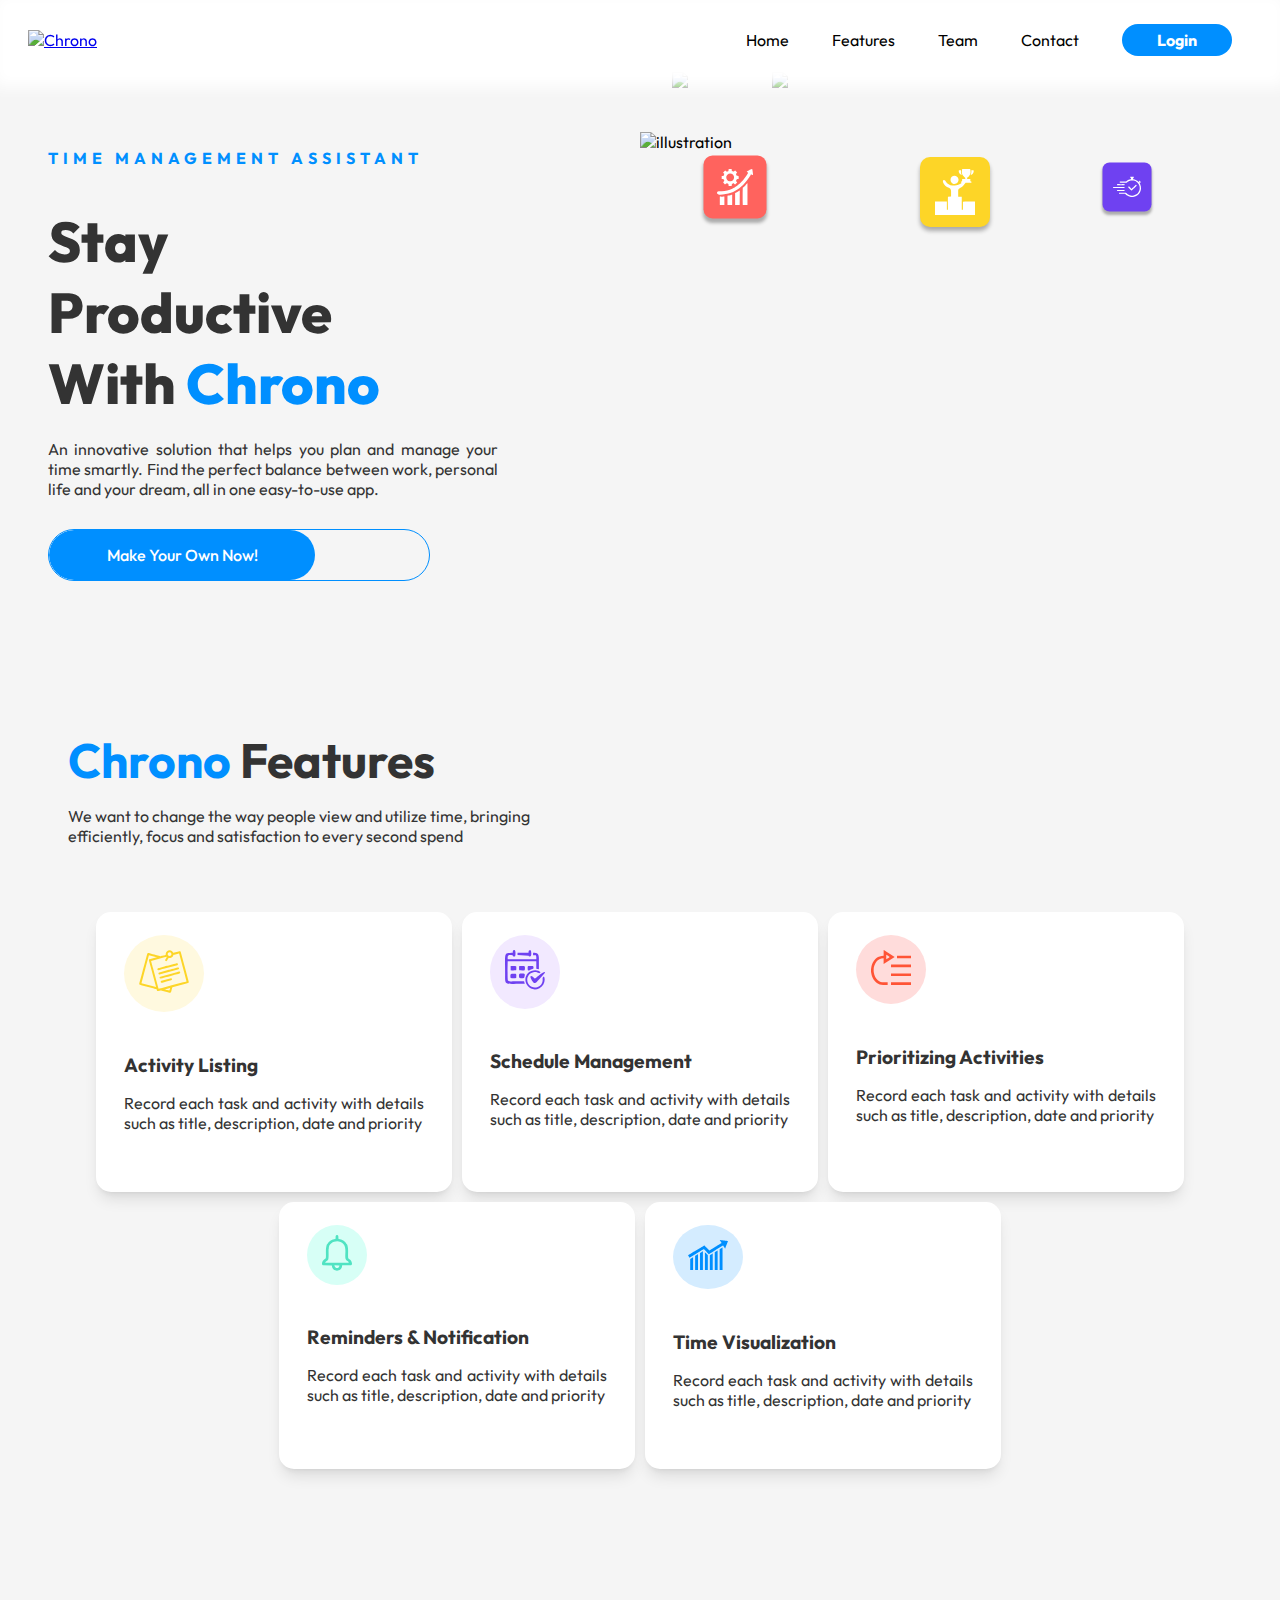
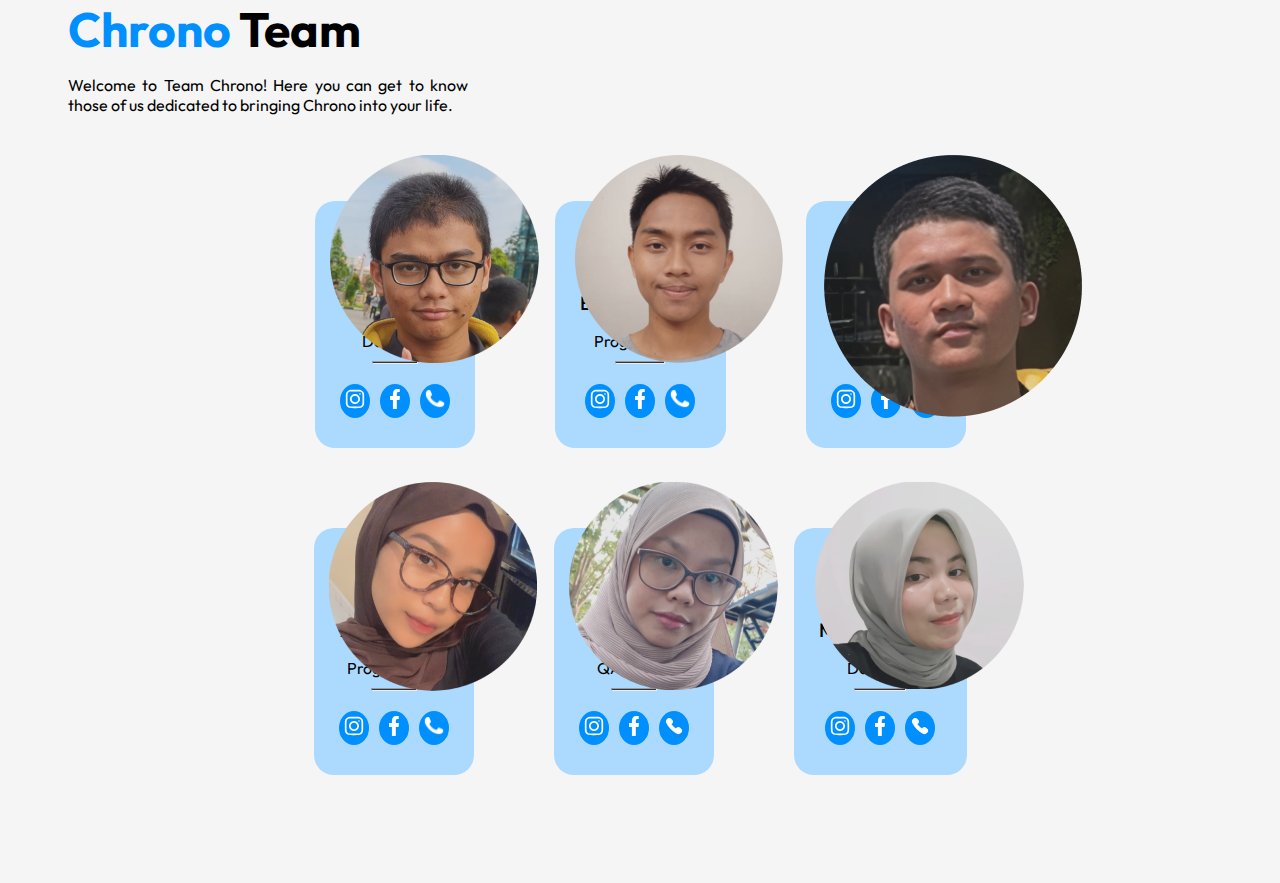
==== index.html @ c31a4679 "Team Section added!" ====
<!DOCTYPE html>
<html lang="en">

<head>
    <meta charset="UTF-8">
    <meta name="viewport" content="width=device-width, initial-scale=1.0">
    <title>Chrono - Time Management Assistant</title>

    <!-- Google Fonts -->
    <link rel="preconnect" href="https://fonts.googleapis.com">
    <link rel="preconnect" href="https://fonts.gstatic.com" crossorigin>
    <link rel="preconnect" href="https://fonts.googleapis.com">
    <link rel="preconnect" href="https://fonts.gstatic.com" crossorigin>
    <link href="https://fonts.googleapis.com/css2?family=Outfit:wght@100;400;500;700;800&display=swap" rel="stylesheet">

    <!-- style -->
    <link rel="stylesheet" href="assets/css/reset.css">
    <link rel="stylesheet" href="assets/css/landing-page.css">
</head>

<body>
    <!-- Header start -->
    <header>
        <div class="container container-header">
            <div class="logo">
                <a href="index.html">
                    <img src="assets/images/chrono-nav.png" alt="Chrono" title="Home">
                </a>
            </div>
            <nav>
                <div class="hamburger">
                    <span class="hamburger-item top"></span>
                    <span class="hamburger-item mid"></span>
                    <span class="hamburger-item bottom"></span>
                </div>
                <ul>
                    <li>
                        <a href="#home">Home</a>
                    </li>
                    <li>
                        <a href="#features">Features</a>
                    </li>
                    <li>
                        <a href="#team">Team</a>
                    </li>
                    <li>
                        <a href="#contact">Contact</a>
                    </li>
                    <li>
                        <a href="#" class="login">Login</a>
                    </li>
                </ul>
            </nav>
        </div>
    </header>
    <!-- Header end -->

    <!-- Main start -->
    <main>
        <img src="assets/images/blob/main-left.svg" class="floating left">
        <img src="assets/images/blob/main-right-1.svg" class="floating right-1">
        <img src="assets/images/blob/main-right-2.svg" class="floating right-2">
        <div class="container container-main">
            <section class="main-content">
                <div class="description">
                    <p class="title" id="home">TIME MANAGEMENT ASSISTANT</p>
                    <h1>Stay Productive With <span>Chrono</span></h1>
                    <p class="description-text">
                        An innovative solution that helps you plan and manage your time smartly.
                        Find
                        the perfect balance between work, personal life and your dream, all in one easy-to-use app.
                    </p>
                    <div>
                        <a href="#">Make Your Own Now!</a>
                    </div>
                </div>
            </section>
            <aside class="illustration">
                <div class="img-container">
                    <img src="assets/images/main-illustration.webp" alt="illustration">
                    <div class="floating success">
                        <svg xmlns="http://www.w3.org/2000/svg" xml:space="preserve" width="100%" version="1.1"
                            style="shape-rendering:geometricPrecision; text-rendering:geometricPrecision; image-rendering:optimizeQuality; fill-rule:evenodd; clip-rule:evenodd"
                            viewBox="0 0 66.44 76.47" xmlns:xlink="http://www.w3.org/1999/xlink"
                            xmlns:xodm="http://www.corel.com/coreldraw/odm/2003">
                            <defs>
                                <style type="text/css">
                                    .fil0 {
                                        fill: currentColor
                                    }
                                </style>
                            </defs>
                            <g id="Layer_x0020_1">
                                <metadata id="CorelCorpID_0Corel-Layer" />
                                <g id="_1307730170960">
                                    <path class="fil0"
                                        d="M44.59 4.66c0,3.87 1.16,6.17 4.19,8.52 1.5,1.17 1.54,0.96 1.54,3.3l-5.19 0.18 -0.18 3.76 -1.43 0.18c-0.27,1.14 -0.49,2.05 0.72,2.33 -0.19,0.7 -0.65,0.77 -1.93,1.65 -4.63,3.16 -7.15,2.65 -13.29,2.65 -4.79,0 -8.58,-2.7 -10.89,-6.12 -0.98,-1.45 -1.61,-2.65 -3.44,-2.65 -1.21,0 -1.61,1.29 -1.61,1.79 0,3.02 3.29,7.47 6.19,9.21 4.06,2.44 7.42,1.84 7.42,7.98l0 8.42 -5.19 0.18 -0.18 9.31c0,4.33 0.18,8.04 0.18,12.36l-1.79 0 0 -13.61 -19.7 0 0 22.21c18.22,0 35.87,0.18 54.08,0.18 4.32,0 8.03,-0.18 12.36,-0.18l0 -21.67c0,-0.72 -0.66,-0.56 -1.42,-0.55l-6.1 -0.17c-1.85,0 -7.14,-0.08 -8.64,0.13l-3.89 0.23 0 13.43 -1.97 0 0 -21.13c0,-0.41 -0.12,-0.54 -0.54,-0.54l-5.37 0 0 -9.13c0,-4.7 1.4,-4.02 6.05,-7.2 3.23,-2.2 3.51,-3.58 5.54,-5.92 0.09,-0.1 0.39,-0.48 0.4,-0.49 0.25,-0.25 -0.01,-0.35 0.54,-0.35l9.49 0 -0.18 -2.33c-2.06,0 -1.61,-0.71 -1.61,-4.12l-5.37 0c0,-4.38 0.61,-1.42 3.56,-5.39 2.81,-3.78 2.44,-6.83 1.45,-11.08l-12.85 0c-0.41,0.14 -0.5,0.69 -0.75,2.52 -0.11,0.77 -0.19,1.23 -0.19,2.14z" />
                                    <path class="fil0"
                                        d="M25.79 17.91c0,1.94 0.88,3.77 1.83,4.8 5.05,5.45 13.94,-1.04 10.86,-7.45 -0.44,-0.92 -0.72,-1.23 -1.45,-1.96 -4.16,-4.17 -11.24,-1.23 -11.24,4.61z" />
                                    <path class="fil0"
                                        d="M60.35 3.22c0,1 0.19,0.74 0.08,1.68 -0.47,4.07 -0.51,2.16 -1.16,4.94 3.1,-0.07 5.26,-4.01 5.01,-5.91l-0.21 -1.79 -3.73 -0 0 1.07z" />
                                    <path class="fil0"
                                        d="M39.4 3.94c0,3.12 2.95,5.75 4.84,5.91 -0.05,-0.58 -0.26,-1.09 -0.44,-1.71 -0.87,-2.97 -0.21,-4.15 -0.64,-5.99l-3.4 0c-0.13,0.58 -0.36,1.11 -0.36,1.79z" />
                                </g>
                            </g>
                        </svg>
                    </div>
                    <div class="floating productivity">
                        <svg xmlns="http://www.w3.org/2000/svg" xml:space="preserve" width="200px" version="1.1"
                            style="shape-rendering:geometricPrecision; text-rendering:geometricPrecision; image-rendering:optimizeQuality; fill-rule:evenodd; clip-rule:evenodd"
                            viewBox="0 0 38.57 38.83" xmlns:xlink="http://www.w3.org/1999/xlink"
                            xmlns:xodm="http://www.corel.com/coreldraw/odm/2003">
                            <defs>
                                .fil0 {
                                fill: currentColor
                                }
                                </style>
                            </defs>
                            <g id="Layer_x0020_1">
                                <metadata id="CorelCorpID_0Corel-Layer" />
                                <g id="_1307524555152">
                                    <path class="fil0"
                                        d="M31.78 3.02c0.53,0.35 0.82,0.69 1.58,0.86 -0.08,0.98 -1.92,3.45 -2.47,4.28 -1.81,2.72 -3.89,5.3 -6.4,7.41 -3.21,2.7 -3.88,3.44 -8.19,5.61 -3.07,1.55 -7.43,2.69 -11.12,2.68 -1.98,-0 -5.18,-0.58 -5.18,1.73 0,1.43 2.03,1.87 3.31,1.87 3.73,0 8.29,-0.91 11.63,-2.03 3.11,-1.04 6.37,-2.95 8.93,-4.87 0.64,-0.48 1.21,-0.95 1.85,-1.46 2.97,-2.34 5.87,-6.17 8.09,-9.16 0.56,-0.76 2.36,-3.47 2.57,-4.34 0.41,0.21 1.66,0.82 2.16,0.86 0.16,-0.7 -0.37,-4.56 -0.62,-5.71 -0.07,-0.34 -0.15,-0.36 -0.25,-0.76 -1.12,0 -2.34,0.81 -3.21,1.25 -1.51,0.75 -2.19,0.84 -2.68,1.77z" />
                                    <path class="fil0"
                                        d="M9.92 8.92c0,-1.1 0.6,-2.31 1.19,-2.84 2.92,-2.64 7.15,-0.39 7.15,2.55l0 0.86c0,1.83 -1.95,3.74 -3.74,3.74l-1.01 0c-1.99,0 -3.59,-2.27 -3.59,-4.31zm0.58 -6.18c-0.24,0 -1.31,-0.87 -1.73,-1.15l-2.19 2.12c0.17,0.3 0.31,0.59 0.52,0.84 0.24,0.3 0.66,0.45 0.66,0.63 0,0.81 -0.4,1.26 -0.58,2.01 -0.58,0.14 -1.45,0.29 -2.16,0.29l0 3.16c0.3,0.01 1.8,0.22 1.98,0.33 0.2,0.11 0.14,0.06 0.29,0.29 0,0.01 0.19,0.37 0.19,0.38 0.72,1.53 -0.02,1.27 -0.87,2.89l1.98 2.05c0.57,-0.18 1.74,-1.19 1.76,-1.19 0.81,0 1.08,0.51 1.87,0.58 0.06,0.68 0.29,1.41 0.29,2.16 0.94,0.02 1.62,0.36 3.16,0 0.11,-0.49 0.29,-1.59 0.29,-2.16 1.46,-0.12 1.26,-1.2 2.62,-0.03 0.33,0.28 0.49,0.38 0.83,0.61l2.19 -2.12c-0.14,-0.19 -0.25,-0.37 -0.38,-0.55 -0.59,-0.78 -1.01,-0.87 -0.58,-1.84 0.35,-0.78 0.14,-1.34 2.51,-1.39 0,-2.37 0.7,-3.03 -0.65,-3.24 -0.92,-0.14 -0.4,0.04 -1.12,-0.17 -0.58,-0.18 -0.97,-1.59 -0.97,-1.62 0,-0.4 0.91,-1.52 1.15,-1.87l-2.05 -2.12c-0.81,0.39 -1.47,1.12 -1.84,1.12 -0.47,0 -1.1,-0.43 -1.73,-0.58 -0.01,-0.64 -0.24,-1.54 -0.29,-2.16l-3.16 0c0,0.4 -0.12,1.82 -0.26,2.04 -0.15,0.24 -1.34,0.69 -1.75,0.69z" />
                                    <path class="fil0"
                                        d="M27.61 20.13c0,2.13 -0.14,3.75 -0.14,5.9l0 7.19c0,2.05 0.14,3.57 0.14,5.61l5.03 0 0 -23.44c-0.51,0.13 -2.01,1.94 -2.42,2.47 -0.45,0.57 -0.78,0.7 -1.28,1.16 -0.44,0.41 -0.71,0.95 -1.33,1.12z" />
                                    <path class="fil0"
                                        d="M19.41 25.74l0 13.09 4.89 0 0.14 -15.82c-1.16,0.27 -3.23,2.31 -5.03,2.73z" />
                                    <path class="fil0"
                                        d="M11.22 29.19l0 9.63 4.6 0 0.02 0c0.32,-0 0.42,-0.11 0.42,-0.43l0 -10.93c-0.7,0 -3.05,0.77 -3.98,1.06 -0.48,0.15 -1.06,0.18 -1.06,0.67z" />
                                    <path class="fil0"
                                        d="M4.75 29.62c-1.09,0 -1.16,-0.13 -1.73,-0.14l0 9.35 4.89 0 0 -9.49c-2.04,0 -2.47,0.29 -3.16,0.29z" />
                                </g>
                            </g>
                        </svg>
                    </div>
                    <div class="floating time">
                        <svg xmlns="http://www.w3.org/2000/svg" xml:space="preserve" width="200px" version="1.1"
                            style="shape-rendering:geometricPrecision; text-rendering:geometricPrecision; image-rendering:optimizeQuality; fill-rule:evenodd; clip-rule:evenodd"
                            viewBox="0 0 839.41 616.79" xmlns:xlink="http://www.w3.org/1999/xlink"
                            xmlns:xodm="http://www.corel.com/coreldraw/odm/2003">
                            <defs>
                                <style type="text/css">
                                    .fil0 {
                                        fill: currentColor
                                    }
                                </style>
                            </defs>
                            <g id="Layer_x0020_1">
                                <metadata id="CorelCorpID_0Corel-Layer" />
                                <g id="_1306397634256">
                                    <path class="fil0"
                                        d="M538.31 37.81l0 42.01c0,2.36 -1.7,2.09 -3.85,2.45 -2.31,0.39 -4.17,0.62 -6.02,0.99 -24.54,4.86 -38.83,8.17 -62.17,17.66 -27.19,11.07 -51.83,27.49 -73.43,47.01 -5.01,4.53 -14.13,3.31 -23.29,3.31 -20.2,0 -154.64,-0.9 -160.1,0.26 -12.28,2.61 -14.22,23.84 -4.9,30.3 4.11,2.85 10.55,2.36 17.25,2.36l62.32 0.7c8.61,0 14.57,-0.7 23.11,-0.7 7.94,0 15.87,0 23.81,0 8.6,0 15.16,0.72 23.11,0.7l35.74 0.03c4.22,-0.05 6.23,-0.77 11.19,-0.72 9.58,0.1 10.75,-2.36 16.57,-7.23l9.48 -8.02c9.23,-8.22 20.6,-15.64 31.59,-21.63 10.82,-5.9 20.05,-10.7 32.27,-15.35 41.43,-15.76 88.07,-18.95 131.63,-8.98 36.1,8.26 67.91,24.18 95.87,47.68 1.67,1.41 2.16,1.62 3.81,3.19l7.69 7.01c1.79,1.8 2.33,1.98 4.19,3.52 1.67,1.38 1.98,1.99 3.3,3.71l10.04 11.66c9.28,10.41 16.39,21.76 23.57,33.85 13.22,22.28 27.63,61.01 28.41,86.43 0.59,19.22 2.43,34.37 -0.48,54.13 -2.62,17.8 -5.65,35.02 -12.11,51.61l-1.8 5.2c-1.09,2.07 -1.31,2.49 -2.22,4.79 -7.02,17.88 -17.39,34.35 -28.8,49.62 -6.14,8.22 -12.96,15.95 -20.23,23.18 -9.5,9.44 -19.66,18.4 -30.84,25.88 -32.39,21.67 -64.68,34.01 -103.57,39.28 -12.96,1.76 -23.97,1.86 -36.62,1.18 -22.23,-1.19 -43.52,-4.38 -64.34,-11.29 -22.66,-7.52 -57.54,-25.27 -74.83,-42.81 -4.86,-4.93 -13,-10.69 -16.99,-15.92l-10.32 -11.38c-4.86,-4.81 -5.71,-6.11 -13.87,-7.83 -6.15,-1.3 -14.7,-0.39 -21.32,-0.39 -7.9,-0 -13.11,0.7 -21.01,0.7l-108.54 0c-12.5,0.01 -33.42,-2.67 -45.1,0.42 -6.09,1.61 -9.52,8.06 -9.52,14.29 0,20 14.49,16.81 33.61,16.81 50.88,0 101.77,0 152.65,0l8.57 10.33c1.95,1.96 2.44,3.01 4.2,4.91 7.77,8.41 16.17,16.07 25.13,23.18 3.65,2.9 6.85,5.29 10.71,8.19 35.64,26.78 78.58,43.8 122.82,50.14 5.08,0.73 11.81,1.29 17.03,1.87 3.14,0.35 6.52,-0.12 9.66,0.14 22.32,1.84 46.92,-1.17 68.24,-6.06 28.82,-6.61 67.31,-21.29 92.05,-39.59 3.24,-2.39 6.16,-4.08 9.5,-6.6 3.5,-2.64 6.13,-4.66 9.35,-7.46 24.43,-21.29 44.61,-41.87 61.11,-70.53 21.26,-36.93 37.78,-83.52 37.78,-127.48 0,-43.04 -4.14,-75.36 -20.6,-114.54 -1.25,-2.98 -2.26,-5.43 -3.68,-8.23l-7.93 -15.88c-3.93,-7.63 -9.29,-14.81 -13.31,-22.4 5.05,-7.55 16.07,-14.33 21.01,-21.71 6.08,4.07 8.2,10.45 16.61,7.51 4.95,-1.73 7.2,-7.4 7.2,-12.41 0,-4.03 -7.07,-9.52 -9.63,-12.08 -3.91,-3.91 -7.3,-7.3 -11.2,-11.2 -2.03,-2.03 -3.6,-3.55 -5.62,-5.59 -2.14,-2.16 -2.97,-3.74 -5.23,-5.97 -4.3,-4.26 -8.47,-9.27 -15.24,-9.27 -4.25,0 -10.5,6.17 -10.5,10.5 0,5.95 5.36,9.11 7.7,12.6l-18.03 18.38c-3.24,-2.23 -26.84,-25.58 -33.24,-30.82 -17.84,-14.61 -38.48,-26.61 -59.76,-35.47 -7.82,-3.26 -14.93,-6.19 -23.14,-9.07 -10.35,-3.64 -26.89,-8.2 -38.19,-9.42 -3.62,-0.39 -12.49,-0.2 -12.49,-3.61l0 -42.01c5.78,0 13.81,-0.16 18.64,-3.76 14.02,-10.45 7.95,-34.05 -10.94,-34.05l-79.13 0c-3.3,0 -6.54,0.59 -9.04,1.47l-6.31 4.19c-2.13,2.22 -2.92,3.02 -4.03,6.47 -2.77,8.54 -0.18,17.81 6.79,22.17 4.57,2.86 10.85,3.51 18.2,3.51z" />
                                    <path class="fil0"
                                        d="M556.51 372.52c-5.8,-3.88 -27.73,-26.57 -35.55,-34.47 -2.06,-2.08 -2.74,-3.5 -4.88,-5.63l-30.19 -30.04c-16.61,-13.43 -33.72,-2.57 -33.72,15.52 0,9.3 14.82,21.47 22.58,29.23 8.39,8.39 66.77,67.69 72.53,71.72 13.72,9.59 23.66,-3.72 32.16,-12.2 8.09,-8.08 45.59,-46.34 52.1,-51.54 1.82,-1.45 3.26,-3.12 4.97,-4.83l56.72 -56.72c7.72,-7.72 15.93,-12.62 15.93,-24.68 0,-15.51 -17.98,-26.35 -31.33,-16.63l-8.69 7.41c-5.62,7.08 -69.09,69.67 -80.24,80.82 -4.84,4.84 -29.31,29.98 -32.39,32.04z" />
                                    <path class="fil0"
                                        d="M25.74 347.32l309.5 0c15.28,0 16.93,-22.6 7.85,-29.56 -3.12,-2.39 -9.5,-2.66 -14.85,-2.66l-313 0c-5.36,0 -10.57,2.34 -12.61,5.6 -4.28,6.84 -3.86,22.39 5.36,25.47 2.37,0.79 14.22,1.15 17.76,1.15z" />
                                    <path class="fil0"
                                        d="M120.27 418.04c0,9.69 4.92,16.11 14,16.11l199.57 0c12.18,0 14.7,-7.7 14.7,-17.51 0,-13.76 -10.07,-14.71 -23.81,-14.7 -12.8,0 -24.39,0.7 -37.81,0.7l-107.84 0c-8.79,0 -15.38,-0.7 -24.51,-0.7 -18.43,0 -34.31,-2.82 -34.31,16.11z" />
                                    <path class="fil0"
                                        d="M120.27 243.68c0,11.35 4.27,16.81 16.11,16.81l81.23 0c24.87,0 47.65,-0.7 72.12,-0.7 8.15,0 46.32,2.73 52.14,-1.08 6.32,-4.14 6.68,-8.54 6.68,-15.03 0,-19.42 -18.67,-14.7 -35.71,-14.7 -10.27,0 -18.07,-0.67 -28.01,-0.7 -5.55,-0.02 -8.23,0.74 -13.29,0.72l-57.44 -0.02c-19.04,0 -36.04,-0.7 -54.62,-0.7 -9.52,-0 -10.05,0.57 -19.69,0.29 -10.28,-0.3 -19.52,2.22 -19.52,15.11z" />
                                </g>
                            </g>
                        </svg>
                    </div>
                </div>
            </aside>
        </div>
    </main>
    <!-- Main end -->

    <!-- Feature start -->
    <section id="features">
        <div class="container container-features">
            <div class="description">
                <h2><span>Chrono</span> Features</h2>
                <p>
                    We want to change the way people view and utilize time, bringing efficiently, focus and satisfaction
                    to every second spend
                </p>
            </div>
            <div class="feature-container">
                <div class="feature-item item-1">
                    <div class="icon">
                        <svg xmlns="http://www.w3.org/2000/svg" xml:space="preserve" width="50px" version="1.1"
                            style="shape-rendering:geometricPrecision; text-rendering:geometricPrecision; image-rendering:optimizeQuality; fill-rule:evenodd; clip-rule:evenodd"
                            viewBox="0 0 99.23 85.46" xmlns:xlink="http://www.w3.org/1999/xlink"
                            xmlns:xodm="http://www.corel.com/coreldraw/odm/2003">
                            <defs>
                                <style type="text/css">
                                    .str0 {
                                        stroke: fillCurrent;
                                        stroke-width: 0.91;
                                        stroke-miterlimit: 22.9256
                                    }

                                    .fil0 {
                                        fill: fillCurrent
                                    }
                                </style>
                            </defs>
                            <g id="Layer_x0020_1">
                                <metadata id="CorelCorpID_0Corel-Layer" />
                                <g id="_1305869764144">
                                    <path class="fil0 str0"
                                        d="M60.36 80.57l-4.61 -1.15c-0.89,-0.24 -3.84,-1.14 -4.61,-1.15l0 -0.38c0.9,-0.02 9.32,-2.4 10.56,-2.69 -0.08,1.02 -1.03,4.03 -1.34,5.38zm38.41 -17.2l0 0.66c-0.1,0.75 -0.58,1.33 -1.8,1.67 -1.07,0.3 -1.79,0.49 -2.88,0.77 -8.41,2.11 -17.38,4.85 -25.73,6.92 -0.52,0.13 -1.08,0.21 -1.55,0.37 -1.02,0.35 -1.03,1.67 -1.56,3.81 -2.23,8.99 -1.56,8.01 -8.18,6.3l-11.65 -3.14c-2.76,-0.82 -2.11,-0.63 -5.25,0.17 -3.67,0.94 -4.11,1.42 -5.14,-3.03l-4.61 -1.15c-1.44,-0.38 -2.89,-0.81 -4.38,-1.2l-17.88 -4.78c-8.73,-2.59 -8.41,-0.89 -6.78,-7.51l3.11 -11.68c1.37,-5.17 2.86,-10.45 4.19,-15.6 1.35,-5.26 2.86,-10.29 4.19,-15.59l3.17 -11.81c0.35,-1.18 0.52,-2.71 2.09,-2.71 1.53,0 16.51,4.33 18.9,4.92 7.5,1.86 4.28,2.18 11.41,0.23 0.76,-0.21 1.77,-0.48 2.58,-0.69 1.25,-0.32 2.07,-0.33 2.07,-1 0,-1.05 -0.22,-0.68 -0.07,-1.78 0.99,-7.3 8.54,-8.76 12.69,-5.27 1.34,1.12 1.56,1.89 2.36,3.4l6.57 -1.69c6.28,-1.6 7.55,-3.04 8.64,1.26l5.22 19.55c2.87,11.48 6.56,23.65 9.41,35.15 0.33,1.31 0.79,2.48 0.88,3.43zm-79.13 -43.31c0,1.27 3.06,11.91 3.46,13.44l10.75 39.95 -29 -7.68 7.37 -27.78c0.67,-2.3 1.24,-4.61 1.81,-6.83 1.66,-6.46 4.15,-14.64 5.61,-20.89l15.56 4.03c-0.48,0.65 0.26,0.11 -1.8,0.7l-10.61 2.84c-1.38,0.39 -3.15,0.59 -3.15,2.22zm34 2.11c1.68,0 2.09,-1.54 2.89,-2.87 0.69,-1.14 1.47,-2.47 2.1,-3.66 2.39,0.2 4.57,0.72 7.25,-1.77 0.94,-0.87 2.22,-2.61 2.35,-4.18 1.48,-0.12 10.11,-2.78 11.33,-2.88l2.77 10.29c2.25,8.98 5,18.63 7.41,27.74l4.61 17.48c-2.26,0.53 -4.53,1.16 -6.83,1.81l-20.9 5.6c-6.91,1.73 -14.04,3.91 -20.74,5.57l-7.03 1.8c-0.54,-2.32 -1.22,-4.46 -1.8,-6.84l-9.3 -34.69c-0.38,-1.49 -3.6,-12.92 -3.69,-13.98l26.38 -7.04c5.54,-1.61 5.84,-2.47 2.15,3.69 -0.4,0.67 -0.98,1.35 -0.78,2.27 0.18,0.84 1,1.65 1.82,1.65zm3.27 -14.02c0,-3.1 3.56,-5.01 6.18,-2.92 2.78,2.21 0.9,6.76 -2.34,6.76 -2.04,0 -3.84,-1.69 -3.84,-3.84z" />
                                    <path class="fil0 str0"
                                        d="M40.77 54.64c0,3.66 5.01,1.43 6.87,0.92 6.34,-1.73 13.95,-3.6 20.14,-5.41 1.8,-0.53 3.36,-0.84 5.17,-1.36 1.74,-0.5 3.24,-0.85 4.99,-1.34 1.7,-0.48 3.92,-0.59 3.92,-2.61 0,-0.87 -0.91,-1.92 -1.73,-1.92 -1.01,0 -3.98,0.87 -5.15,1.19l-32.72 8.77c-0.7,0.25 -1.51,0.91 -1.51,1.76z" />
                                    <path class="fil0 str0"
                                        d="M36.35 37.93c0,0.57 0.13,1.05 0.46,1.46 1.14,1.4 4.24,0.1 6.71,-0.62 1.89,-0.55 3.56,-0.93 5.46,-1.45l27.1 -7.28c2.21,-1.01 1.17,-3.82 -0.36,-3.82 -1.57,0 -18.52,4.82 -20.28,5.26 -1.75,0.44 -3.25,0.91 -4.99,1.35l-10 2.68c-1.6,0.47 -4.1,0.55 -4.1,2.43z" />
                                    <path class="fil0 str0"
                                        d="M38.66 46.19c0,0.72 -0.05,1.2 0.55,1.76 0.28,0.26 0.85,0.47 1.21,0.5l34.85 -9.24c2.05,-0.6 4.29,-0.49 4.29,-2.81 0,-0.85 -0.71,-1.63 -1.45,-1.82 -0.96,-0.24 -17.57,4.52 -18.95,4.85l-18.79 5.03c-0.9,0.25 -1.72,0.6 -1.72,1.73z" />
                                    <path class="fil0 str0"
                                        d="M43.08 63.09c0,3.34 3.87,1.57 5.11,1.27 2.14,-0.53 4.13,-1.1 6.22,-1.65l9.25 -2.47c3.26,-0.97 1.73,-4.06 -0.03,-4.06l-18.98 5.03c-0.79,0.25 -1.57,0.79 -1.57,1.89z" />
                                </g>
                            </g>
                        </svg>
                    </div>
                    <h4>Activity Listing</h4>
                    <p>Record each task and activity with details such as title, description, date and priority</p>
                </div>
                <div class="feature-item item-2">
                    <div class="icon">
                        <svg xmlns="http://www.w3.org/2000/svg" xml:space="preserve" width="40px" version="1.1"
                            style="shape-rendering:geometricPrecision; text-rendering:geometricPrecision; image-rendering:optimizeQuality; fill-rule:evenodd; clip-rule:evenodd"
                            viewBox="0 0 79.98 78.84" xmlns:xlink="http://www.w3.org/1999/xlink"
                            xmlns:xodm="http://www.corel.com/coreldraw/odm/2003">
                            <defs>
                                <style type="text/css">
                                    .fil0 {
                                        fill: fillCurrent
                                    }
                                </style>
                            </defs>
                            <g id="Layer_x0020_1">
                                <metadata id="CorelCorpID_0Corel-Layer" />
                                <g id="_1307323466288">
                                    <path class="fil0"
                                        d="M15.56 5.27c-18.57,1.05 -15.35,-1.22 -15.35,42.82 -0,22.55 -2.98,19.87 39.32,19.59l-1.45 -5.19c-5.69,-0.15 -11.43,0.01 -16.94,0.01 -3.66,0 -13.14,1.11 -15.32,-1.35 -1.13,-2.92 -0.47,-32.76 -0.46,-38.55l57.23 0.01 -0 14.81 5.19 1.06c-0,-7.4 -0.02,-14.82 0.01,-22.24 0.03,-8.94 -2.96,-10.88 -11.67,-10.89l-0.01 4.98 5.7 0.29c1.06,2.65 0.82,4.29 0.73,7.66l-57.14 0.09c-0.07,-2.26 -0.41,-5.14 0.57,-6.98 2.07,-1.74 5.83,-1.06 8.68,-1.06 2.23,0.46 0.47,3.77 5.6,2.3 0.99,-3.02 1.81,-15.49 -3.38,-12.04 -1.56,1.04 -1.21,2.85 -1.33,4.67z" />
                                    <path class="fil0"
                                        d="M77.81 53.17c-4.71,3.17 -1.17,5.26 -3.17,11.17 -4.52,13.36 -20.82,12.36 -26.34,5.72 -7.52,-9.05 -3.5,-23.43 8.5,-25.77 6.05,-1.18 7.53,0.75 11.78,2.01l2.69 -1.88c-4.54,-5.58 -17.83,-5.98 -25.15,1.66 -14.45,15.1 2.44,40.67 22.83,30.39 9.35,-4.71 12.63,-17.91 8.88,-23.29z" />
                                    <path class="fil0"
                                        d="M59.43 57.16c-1.23,-1.09 -9.12,-8.62 -8.5,-2.74 0.05,0.49 0.66,1.96 0.87,2.42 7.59,16.31 10.74,6.88 15.72,2.55 3.14,-2.73 3.5,-3.98 5.95,-6.47 12.75,-12.95 4.8,-10.4 -6.99,-1.04 -1.48,1.17 -5.59,4.65 -7.05,5.29z" />
                                    <path class="fil0"
                                        d="M47.03 5.35l-21.97 0.07 -0.02 4.79 22.15 1.07c0.76,0.99 -0.08,0.42 1.01,1.18 5.01,3.49 5.2,-7.98 3.25,-11.9 -4.5,-1.06 -4.08,0.63 -4.42,4.78z" />
                                    <path class="fil0"
                                        d="M28.47 32.17c-0.55,4.15 -0.52,4.36 0.04,8.46 3.06,0.23 8.31,0.69 10.85,-0.23 0.5,-1.42 0.65,-3.86 0.5,-5.79 -0.23,-3.15 -1.4,-2.85 -8.47,-2.62l-2.93 0.19z" />
                                    <path class="fil0"
                                        d="M11.21 55.91c4.38,0.61 6.83,0.5 11.22,0.06 0.55,-9.68 1.13,-8.63 -8.3,-8.62 -3.93,0 -3.72,3.27 -2.92,8.56z" />
                                    <path class="fil0"
                                        d="M11.28 32.24l0.06 8.31c4.48,0.65 6.37,0.38 10.88,0.08 0.64,-2.2 0.57,-6.09 0.13,-8.33 -4.28,-0.58 -6.78,-0.45 -11.07,-0.06z" />
                                    <path class="fil0"
                                        d="M31.4 56.26c8.14,0.01 6.43,0.85 7.86,-4.12 0.52,-1.8 0.65,-2.94 -0.02,-4.34 -1.88,-0.66 -9.39,-1.02 -10.55,0.24 -0.93,1 -0.73,4.01 -0.59,5.49 0.22,2.33 0.91,2.73 3.3,2.73z" />
                                    <path class="fil0"
                                        d="M45.3 35.14c0,5.06 -0.34,7.29 4.75,4.63 1.2,-0.63 2.12,-1.1 3.41,-1.47 2.32,-0.68 3.56,-0.15 3.55,-2.62 -0.02,-4.46 -0.48,-3.7 -8.88,-3.7 -2.33,0 -2.83,0.8 -2.83,3.16z" />
                                </g>
                            </g>
                        </svg>
                    </div>
                    <h4>Schedule Management</h4>
                    <p>Record each task and activity with details such as title, description, date and priority</p>
                </div>
                <div class="feature-item item-3">
                    <div class="icon">
                        <svg xmlns="http://www.w3.org/2000/svg" xml:space="preserve" width="40px" version="1.1"
                            style="shape-rendering:geometricPrecision; text-rendering:geometricPrecision; image-rendering:optimizeQuality; fill-rule:evenodd; clip-rule:evenodd"
                            viewBox="0 0 98.07 86.03" xmlns:xlink="http://www.w3.org/1999/xlink"
                            xmlns:xodm="http://www.corel.com/coreldraw/odm/2003">
                            <defs>
                                <style type="text/css">
                                    .fil0 {
                                        fill: fillCurrent
                                    }
                                </style>
                            </defs>
                            <g id="Layer_x0020_1">
                                <metadata id="CorelCorpID_0Corel-Layer" />
                                <g id="_1305763119648">
                                    <path class="fil0"
                                        d="M37.45 11.71c2.38,1.11 6.42,3.8 8.61,5.32 -1.24,1.16 -7.04,4.71 -8.65,5.46l0.04 -10.78zm-37.45 35.1l0 7.04c1.17,2.73 0.55,7.19 3.99,13.96 7.62,15.02 18.33,19.57 36.89,17.88l-0.03 -6.36c-10.88,-1.18 -16.48,1.79 -24.09,-5.1 -4.93,-4.46 -8.72,-10.35 -9.97,-19.7 -2.32,-17.27 7.96,-34.37 24.12,-34.12l0.03 13.96 27.12 -17.49 -20.1 -12.66c-2.12,-1.28 -4.83,-3.21 -6.91,-4.23l-0.11 13.91c-13.96,0.03 -23.26,8.64 -27.85,19.98 -0.74,1.83 -1.41,3.84 -1.9,5.97 -0.4,1.73 -0.69,5.65 -1.17,6.94z" />
                                    <polygon class="fil0" points="98.07,85.79 98.07,79.25 49.1,79.25 49.09,85.79 " />
                                    <polygon class="fil0" points="98.07,63.98 98.07,57.47 49.11,57.47 49.09,63.98 " />
                                    <polygon class="fil0" points="98.07,42.18 98.07,35.7 49.15,35.7 49.09,42.18 " />
                                    <polygon class="fil0" points="98.07,20.39 98.07,13.9 63.82,13.91 63.79,20.25 " />
                                </g>
                            </g>
                        </svg>
                    </div>
                    <h4>Prioritizing Activities</h4>
                    <p>Record each task and activity with details such as title, description, date and priority</p>
                </div>
                <div class="feature-item item-4">
                    <div class="icon">
                        <svg xmlns="http://www.w3.org/2000/svg" xml:space="preserve" width="30px" version="1.1"
                            style="shape-rendering:geometricPrecision; text-rendering:geometricPrecision; image-rendering:optimizeQuality; fill-rule:evenodd; clip-rule:evenodd"
                            viewBox="0 0 57.88 69.14" xmlns:xlink="http://www.w3.org/1999/xlink"
                            xmlns:xodm="http://www.corel.com/coreldraw/odm/2003">
                            <defs>
                                <style type="text/css">
                                    .fil0 {
                                        fill: fillCurrent
                                    }
                                </style>
                            </defs>
                            <g id="Layer_x0020_1">
                                <metadata id="CorelCorpID_0Corel-Layer" />
                                <g id="_1305869750560">
                                    <path class="fil0"
                                        d="M32.92 60.9c-0.76,3.88 -7.17,3.86 -7.96,0.02 -1.14,-0.82 -0.92,-0.53 -0.74,-2.32l9.36 0.07c0.25,1.67 0.5,1.41 -0.66,2.22zm-20.72 -14.02c0.92,-4.63 0.37,-13.35 0.47,-18.77l0.44 -2.27c-0.4,-11.95 18.94,-18.96 28.17,-8.33 7.44,8.57 1.32,23.82 4.76,29.99 1.65,2.96 4.79,2.69 5.63,5.89l-45.46 -0.02c0.47,-1.77 1.73,-2.52 3.04,-3.31 2.03,-1.24 1.9,-1.37 2.95,-3.18zm-2.66 -28.62c-0.25,1.39 -0.03,0.45 -0.36,1.3 -0.03,0.09 -0.18,0.36 -0.2,0.3 -0.03,-0.06 -0.16,0.17 -0.23,0.26 -1.08,5.09 -1.26,6.23 -1.26,11.86 0,3.49 0.35,9.62 -0.2,12.79 -2.58,2.26 -4.04,2.26 -5.84,5.64 -0.98,1.83 -2.87,6.83 0.39,8.06l17.13 0.25 0.31 2.29c0.31,4.35 4.78,8.12 9.67,8.12 4.89,0 9.38,-3.78 9.66,-8.13l0.36 -2.39 17.08 -0.15c3.35,-1.26 1.31,-6.44 0.24,-8.34 -1.75,-3.11 -3.29,-3.25 -5.69,-5.37 -0.56,-3.19 -0.2,-9.67 -0.2,-13.21 0,-5.49 -0.27,-6.54 -1.25,-11.45 -0.31,-0.36 -0.27,-0.22 -0.6,-0.92 -0.05,-0.1 -0.08,-0.21 -0.12,-0.44 -0.04,-0.25 -0.06,-0.32 -0.09,-0.48 -2.63,-3.2 -2.69,-4.72 -6.46,-7.36 -4.29,-3.01 -5.51,-2.39 -10.24,-3.88 -0.01,-2.83 0.66,-7.02 -2.69,-7.02 -3.36,-0 -2.69,4.2 -2.69,7.02 -4.75,1.49 -5.94,0.87 -10.24,3.88 -3.8,2.65 -3.82,4.22 -6.47,7.36z" />
                                    <path class="fil0"
                                        d="M8.74 20.13c0.07,-0.09 0.2,-0.32 0.23,-0.26 0.03,0.06 0.17,-0.22 0.2,-0.3 0.33,-0.85 0.1,0.09 0.36,-1.3 -0.08,0.11 -0.22,0.12 -0.25,0.33 -0.03,0.21 -0.18,0.25 -0.22,0.34 -0.33,0.85 -0.16,0.23 -0.33,1.19z" />
                                    <path class="fil0"
                                        d="M49.14 20.11c-0.2,-1.06 0.1,-0.2 -0.18,-0.8l-0.38 -0.71c-0.05,-0.09 -0.17,-0.22 -0.25,-0.33 0.03,0.16 0.05,0.23 0.09,0.48 0.03,0.23 0.07,0.34 0.12,0.44 0.34,0.7 0.29,0.56 0.6,0.92z" />
                                </g>
                            </g>
                        </svg>
                    </div>
                    <h4>Reminders & Notification</h4>
                    <p>Record each task and activity with details such as title, description, date and priority</p>
                </div>
                <div class="feature-item item-5">
                    <div class="icon">
                        <svg xmlns="http://www.w3.org/2000/svg" xml:space="preserve" width="40px" version="1.1"
                            style="shape-rendering:geometricPrecision; text-rendering:geometricPrecision; image-rendering:optimizeQuality; fill-rule:evenodd; clip-rule:evenodd"
                            viewBox="0 0 227.23 172.75" xmlns:xlink="http://www.w3.org/1999/xlink"
                            xmlns:xodm="http://www.corel.com/coreldraw/odm/2003">
                            <defs>
                                <style type="text/css">
                                    .fil0 {
                                        fill: fillCurrent
                                    }
                                </style>
                            </defs>
                            <g id="Layer_x0020_1">
                                <metadata id="CorelCorpID_0Corel-Layer" />
                                <g id="_1305869778016">
                                    <path class="fil0"
                                        d="M190.71 16.93c-0.63,0.28 -2.06,1.23 -2.69,1.64l-1.9 1.17c-1.7,1.11 -3.47,2.07 -5.17,3.18l-1.62 1c-0.19,0.11 -0.38,0.22 -0.56,0.34 -0.36,0.24 -0.71,0.44 -1.09,0.67l-5.94 3.66c-0.19,0.12 -0.37,0.24 -0.56,0.35l-3.8 2.34c-0.2,0.12 -0.35,0.22 -0.56,0.35l-2.18 1.34c-0.36,0.23 -0.73,0.45 -1.1,0.67l-2.18 1.34c-0.21,0.13 -0.34,0.22 -0.53,0.33 -0.19,0.11 -0.39,0.24 -0.56,0.35l-22.26 13.7c-0.2,0.12 -0.35,0.2 -0.53,0.32l-2.42 1.5c-1.93,1.16 -3.8,2.38 -5.73,3.53l-4.36 2.69c-0.5,0.3 -3.5,2.24 -3.85,2.33 -0.45,-0.67 -1.4,-1.39 -1.95,-2.03 -0.61,-0.72 -1.36,-1.34 -1.97,-2.07l-3.97 -4.09c-0.44,-0.44 -0.93,-0.86 -1.33,-1.34 -0.54,-0.64 -1.19,-1.2 -1.76,-1.81l-5.54 -5.72c-0.08,-0.1 -0.11,-0.16 -0.2,-0.25l-2.67 -2.72c-2.39,-2.38 -4.66,-4.89 -7.04,-7.27 -0.29,-0.29 -0.65,-0.61 -0.91,-0.91 -0.25,-0.3 -0.58,-0.77 -0.95,-0.92 -0.32,0.29 -16.18,9.8 -18.82,11.36l-34.06 20.53c-0.25,0.15 -0.49,0.29 -0.74,0.45l-2.91 1.75c-0.13,0.08 -0.21,0.13 -0.35,0.22l-1.1 0.66c-3.89,2.35 -7.72,4.66 -11.63,7l-10.88 6.56c-3.82,2.37 -7.77,4.67 -11.63,7 -0.23,0.14 -0.54,0.26 -0.69,0.49l4.17 6.89c0.19,0.31 0.32,0.54 0.51,0.85l3.14 5.21c0.18,0.3 0.38,0.57 0.53,0.91 0.42,-0.12 2.07,-1.2 2.57,-1.5l30.35 -18.28c0.13,-0.08 0.19,-0.13 0.31,-0.2l17.91 -10.78c1.73,-1.04 3.39,-2.04 5.11,-3.07l15.35 -9.25c0.88,-0.53 1.67,-1 2.56,-1.53 1.08,-0.65 7.32,-4.33 7.65,-4.63 0.25,0.1 0.7,0.67 0.92,0.89 0.44,0.45 0.92,0.87 1.31,1.36l7.33 7.56c0.49,0.55 1.04,1.05 1.56,1.56 0.18,0.18 0.24,0.3 0.42,0.48l1.36 1.36c0.17,0.16 0.26,0.32 0.42,0.49 3.27,3.29 6.48,6.76 9.74,10.02 0.61,0.61 4.27,4.33 4.66,4.82 0.08,0.1 0.14,0.15 0.22,0.23 0.16,0.16 0.32,0.29 0.44,0.47l2.17 -1.34c1.21,-0.79 2.54,-1.51 3.76,-2.32l2.22 -1.36c1.41,-0.94 3.55,-2.18 5.03,-3.09 2.62,-1.62 5.27,-3.2 7.88,-4.85 2.18,-1.39 4.42,-2.71 6.61,-4.07l2.21 -1.36c0.12,-0.07 0.18,-0.12 0.31,-0.2 0.44,-0.27 0.82,-0.48 1.24,-0.75l7.91 -4.87c0.15,-0.09 0.2,-0.12 0.32,-0.2l28.31 -17.42c0.24,-0.14 0.39,-0.25 0.63,-0.39l8.2 -5.04c0.93,-0.55 3.02,-1.96 3.82,-2.33l0.52 0.83c0.07,0.12 0.13,0.21 0.19,0.32 0.11,0.18 0.22,0.38 0.34,0.57 0.12,0.18 0.25,0.39 0.37,0.6 0.23,0.39 0.47,0.76 0.71,1.16 0.11,0.18 0.22,0.37 0.34,0.57l2.13 3.49c0.12,0.2 0.24,0.38 0.37,0.6l4.27 7.03c0.23,0.38 2.08,3.27 2.11,3.52 0.1,-0.08 0.06,-0.04 0.14,-0.16 0.12,-0.19 0.18,-0.46 0.25,-0.66 0.01,-0.02 0.02,-0.07 0.03,-0.09 0.41,-1.23 0.96,-2.44 1.39,-3.66l2.88 -7.63c0.02,-0.07 0.02,-0.08 0.04,-0.13l4.22 -11.12c0.04,-0.12 0.02,-0.06 0.06,-0.17l0.74 -1.94c0,-0.01 0.01,-0.03 0.01,-0.04 0,-0.01 0.01,-0.03 0.01,-0.04l3.2 -8.39c0.03,-0.1 0.03,-0.12 0.07,-0.22l1.16 -3.04c0.04,-0.11 0.09,-0.23 0.14,-0.36 0.49,-1.16 0.87,-2.27 1.3,-3.47l0.52 -1.35c0.13,-0.34 0.48,-1.14 0.53,-1.44 -0.93,-0 -2,-0.22 -2.9,-0.33 -1,-0.12 -2,-0.21 -2.95,-0.35 -0.49,-0.07 -1,-0.1 -1.46,-0.18 -0.47,-0.08 -0.99,-0.1 -1.47,-0.18 -1.42,-0.24 -2.9,-0.32 -4.37,-0.52l-2.92 -0.38c-1.99,-0.29 -3.9,-0.39 -5.88,-0.71 -0.91,-0.15 -1.98,-0.21 -2.91,-0.33l-8.81 -1.07c-0.22,-0.03 -0.44,-0.08 -0.7,-0.1l-3.65 -0.43c-0.27,-0.05 -0.42,-0.06 -0.7,-0.1l-5.19 -0.61c-0.22,-0.02 -0.46,-0.08 -0.69,-0.1 -0.63,-0.07 -1.63,-0.23 -2.22,-0.23 0.08,0.28 0.44,0.76 0.6,1.03l8.39 13.77c0.44,0.73 0.84,1.43 1.3,2.13z" />
                                    <path class="fil0"
                                        d="M179.86 52.21l0 120.55 16.3 0 0 -130.55c-0.09,0.03 -0.15,0.07 -0.23,0.12l-11.47 7.05c-0.1,0.06 -0.15,0.09 -0.24,0.15 -0.11,0.07 -0.18,0.11 -0.29,0.17l-1.01 0.63c-0.34,0.21 -0.67,0.41 -1.02,0.62l-2.04 1.24z" />
                                    <path class="fil0"
                                        d="M152.02 69.36l0 103.39 16.25 0 0 -113.39c-0.07,0.03 -0.15,0.09 -0.22,0.13l-2.29 1.41c-2.18,1.3 -4.46,2.79 -6.65,4.09 -0.16,0.09 -0.35,0.21 -0.49,0.3l-1.02 0.63c-0.19,0.11 -0.34,0.21 -0.52,0.33 -0.34,0.21 -0.67,0.41 -1.02,0.62 -0.17,0.1 -0.3,0.19 -0.49,0.31l-2.04 1.25c-0.2,0.13 -0.35,0.22 -0.53,0.32l-0.97 0.61z" />
                                    <path class="fil0"
                                        d="M68.34 73.79l0 98.96 16.3 0 0 -108.73 -5.34 3.19c-0.07,0.05 -0.15,0.09 -0.25,0.15 -0.19,0.11 -0.37,0.22 -0.53,0.32l-10.18 6.11z" />
                                    <path class="fil0"
                                        d="M96.23 69.08l0 103.68 16.3 0 0.01 -86.75c-0.01,-0.26 0.01,-0.15 -0.13,-0.28l-3.7 -3.79c-0.18,-0.19 -0.25,-0.31 -0.45,-0.51 -0.33,-0.33 -0.61,-0.61 -0.94,-0.94 -0.16,-0.16 -0.31,-0.29 -0.46,-0.46 -0.18,-0.2 -0.25,-0.31 -0.45,-0.51l-1.39 -1.4c-0.18,-0.22 -0.25,-0.3 -0.46,-0.51 -0.33,-0.33 -0.61,-0.61 -0.94,-0.94 -0.33,-0.33 -0.58,-0.63 -0.91,-0.97l-1.85 -1.9c-0.66,-0.66 -4.45,-4.63 -4.64,-4.73z" />
                                    <path class="fil0"
                                        d="M124.13 86.52l0 86.23 16.3 0 0 -96.23 -3.58 2.17c-0.17,0.11 -0.35,0.22 -0.53,0.33 -0.18,0.11 -0.32,0.2 -0.49,0.31l-1.55 0.95c-0.16,0.09 -0.35,0.21 -0.49,0.3 -1.79,1.16 -4.43,2.76 -6.12,3.77l-3.55 2.18z" />
                                    <path class="fil0"
                                        d="M40.5 90.55l0 82.2 16.25 0 0 -91.92c-0.2,0.02 -0.83,0.45 -1,0.55l-14.25 8.59c-0.2,0.12 -0.83,0.54 -1,0.58z" />
                                    <path class="fil0"
                                        d="M12.63 107.31l-0.02 65.33 16.19 -0.06c0,-12.5 0,-25 0,-37.49l0.01 -37.22c-0.03,-0.33 0.06,-0.18 -0.12,-0.22 0,0.11 0.11,-0.08 -0.03,0.06l-15.87 9.56c-0.14,0.06 0.02,0.03 -0.17,0.04z" />
                                    <path class="fil0"
                                        d="M12.63 107.31c-0.09,0.03 -0.15,-0.1 -0.13,0.45 0.05,2.39 0.01,5.27 0.01,7.67l0 57.32 16.39 0 0.03 -75.27c-0.46,0 -0.05,-0.03 -0.23,0.17 0.18,0.04 0.09,-0.11 0.12,0.22l-0.01 37.22c0,12.5 0,25 0,37.49l-16.19 0.06 0.02 -65.33z" />
                                </g>
                            </g>
                        </svg>
                    </div>
                    <h4>Time Visualization</h4>
                    <p>Record each task and activity with details such as title, description, date and priority</p>
                </div>
            </div>
        </div>
    </section>
    <!-- Feature end -->

    <!-- Team start -->
    <section id="team">
        <div class="container container-team">
            <div class="description">
                <h2><span>Chrono</span> Team</h2>
                <p>
                    Welcome to Team Chrono! Here you can get to know those of us dedicated to bringing Chrono into your
                    life.
                </p>
            </div>
            <div class="team-wrapper">
                <div class="team-container">
                    <div class="team-item-wrapper">
                        <div class="team-item">
                            <h4>Ibnu Hanif</h4>
                            <p>Designer</p>
                            <hr>
                            <div class="logo-container">
                                <a href="#" class="svg-wrap">
                                    <svg width="20px" viewBox="0 0 24 24" fill="none"
                                        xmlns="http://www.w3.org/2000/svg">
                                        <title>Instagram</title>
                                        <g id="SVGRepo_bgCarrier" stroke-width="0"></g>
                                        <g id="SVGRepo_tracerCarrier" stroke-linecap="round" stroke-linejoin="round">
                                        </g>
                                        <g id="SVGRepo_iconCarrier">
                                            <path fill-rule="evenodd" clip-rule="evenodd"
                                                d="M12 18C15.3137 18 18 15.3137 18 12C18 8.68629 15.3137 6 12 6C8.68629 6 6 8.68629 6 12C6 15.3137 8.68629 18 12 18ZM12 16C14.2091 16 16 14.2091 16 12C16 9.79086 14.2091 8 12 8C9.79086 8 8 9.79086 8 12C8 14.2091 9.79086 16 12 16Z"
                                                fill="#ffffff"></path>
                                            <path
                                                d="M18 5C17.4477 5 17 5.44772 17 6C17 6.55228 17.4477 7 18 7C18.5523 7 19 6.55228 19 6C19 5.44772 18.5523 5 18 5Z"
                                                fill="#ffffff"></path>
                                            <path fill-rule="evenodd" clip-rule="evenodd"
                                                d="M1.65396 4.27606C1 5.55953 1 7.23969 1 10.6V13.4C1 16.7603 1 18.4405 1.65396 19.7239C2.2292 20.8529 3.14708 21.7708 4.27606 22.346C5.55953 23 7.23969 23 10.6 23H13.4C16.7603 23 18.4405 23 19.7239 22.346C20.8529 21.7708 21.7708 20.8529 22.346 19.7239C23 18.4405 23 16.7603 23 13.4V10.6C23 7.23969 23 5.55953 22.346 4.27606C21.7708 3.14708 20.8529 2.2292 19.7239 1.65396C18.4405 1 16.7603 1 13.4 1H10.6C7.23969 1 5.55953 1 4.27606 1.65396C3.14708 2.2292 2.2292 3.14708 1.65396 4.27606ZM13.4 3H10.6C8.88684 3 7.72225 3.00156 6.82208 3.0751C5.94524 3.14674 5.49684 3.27659 5.18404 3.43597C4.43139 3.81947 3.81947 4.43139 3.43597 5.18404C3.27659 5.49684 3.14674 5.94524 3.0751 6.82208C3.00156 7.72225 3 8.88684 3 10.6V13.4C3 15.1132 3.00156 16.2777 3.0751 17.1779C3.14674 18.0548 3.27659 18.5032 3.43597 18.816C3.81947 19.5686 4.43139 20.1805 5.18404 20.564C5.49684 20.7234 5.94524 20.8533 6.82208 20.9249C7.72225 20.9984 8.88684 21 10.6 21H13.4C15.1132 21 16.2777 20.9984 17.1779 20.9249C18.0548 20.8533 18.5032 20.7234 18.816 20.564C19.5686 20.1805 20.1805 19.5686 20.564 18.816C20.7234 18.5032 20.8533 18.0548 20.9249 17.1779C20.9984 16.2777 21 15.1132 21 13.4V10.6C21 8.88684 20.9984 7.72225 20.9249 6.82208C20.8533 5.94524 20.7234 5.49684 20.564 5.18404C20.1805 4.43139 19.5686 3.81947 18.816 3.43597C18.5032 3.27659 18.0548 3.14674 17.1779 3.0751C16.2777 3.00156 15.1132 3 13.4 3Z"
                                                fill="#ffffff"></path>
                                        </g>
                                    </svg>
                                </a>
                                <a href="#" class="svg-wrap">
                                    <svg width="20px" viewBox="-5 0 20 20" version="1.1"
                                        xmlns="http://www.w3.org/2000/svg" xmlns:xlink="http://www.w3.org/1999/xlink"
                                        fill="#000000">
                                        <g id="SVGRepo_bgCarrier" stroke-width="0"></g>
                                        <g id="SVGRepo_tracerCarrier" stroke-linecap="round" stroke-linejoin="round">
                                        </g>
                                        <g id="SVGRepo_iconCarrier">
                                            <title>facebook</title>
                                            <desc>Created with Sketch.</desc>
                                            <defs> </defs>
                                            <g id="Page-1" stroke="none" stroke-width="1" fill="none"
                                                fill-rule="evenodd">
                                                <g id="Dribbble-Light-Preview"
                                                    transform="translate(-385.000000, -7399.000000)" fill="#ffffff">
                                                    <g id="icons" transform="translate(56.000000, 160.000000)">
                                                        <path
                                                            d="M335.821282,7259 L335.821282,7250 L338.553693,7250 L339,7246 L335.821282,7246 L335.821282,7244.052 C335.821282,7243.022 335.847593,7242 337.286884,7242 L338.744689,7242 L338.744689,7239.14 C338.744689,7239.097 337.492497,7239 336.225687,7239 C333.580004,7239 331.923407,7240.657 331.923407,7243.7 L331.923407,7246 L329,7246 L329,7250 L331.923407,7250 L331.923407,7259 L335.821282,7259 Z"
                                                            id="facebook-[#176]"> </path>
                                                    </g>
                                                </g>
                                            </g>
                                        </g>
                                    </svg>
                                </a>
                                <a href="#" class="svg-wrap">
                                    <svg width="20px" viewBox="0 0 22 21" fill="none" xmlns="http://www.w3.org/2000/svg"
                                        xmlns:xlink="http://www.w3.org/1999/xlink">
                                        <title>Whatsapp</title>
                                        <rect width="22" height="21" fill="url(#pattern0)" />
                                        <defs>
                                            <pattern id="pattern0" patternContentUnits="objectBoundingBox" width="1"
                                                height="1">
                                                <use xlink:href="#image0_121_661"
                                                    transform="matrix(0.00269608 0 0 0.0028133 0.0416667 0.0569054)" />
                                            </pattern>
                                            <image id="image0_121_661" width="340" height="315"
                                                xlink:href="[data-uri]" />
                                        </defs>
                                    </svg>
                                </a>
                            </div>
                        </div>
                        <div class="img-wrap">
                            <img src="assets/images/team/ibnu-1.png" alt="Bayu Maulana">
                        </div>
                    </div>
                    <div class="team-item-wrapper">
                        <div class="team-item">
                            <h4>Bayu Maulana</h4>
                            <p>Programmer</p>
                            <hr>
                            <div class="logo-container">
                                <a href="#" class="svg-wrap">
                                    <svg width="20px" viewBox="0 0 24 24" fill="none"
                                        xmlns="http://www.w3.org/2000/svg">
                                        <title>Instagram</title>
                                        <g id="SVGRepo_bgCarrier" stroke-width="0"></g>
                                        <g id="SVGRepo_tracerCarrier" stroke-linecap="round" stroke-linejoin="round">
                                        </g>
                                        <g id="SVGRepo_iconCarrier">
                                            <path fill-rule="evenodd" clip-rule="evenodd"
                                                d="M12 18C15.3137 18 18 15.3137 18 12C18 8.68629 15.3137 6 12 6C8.68629 6 6 8.68629 6 12C6 15.3137 8.68629 18 12 18ZM12 16C14.2091 16 16 14.2091 16 12C16 9.79086 14.2091 8 12 8C9.79086 8 8 9.79086 8 12C8 14.2091 9.79086 16 12 16Z"
                                                fill="#ffffff"></path>
                                            <path
                                                d="M18 5C17.4477 5 17 5.44772 17 6C17 6.55228 17.4477 7 18 7C18.5523 7 19 6.55228 19 6C19 5.44772 18.5523 5 18 5Z"
                                                fill="#ffffff"></path>
                                            <path fill-rule="evenodd" clip-rule="evenodd"
                                                d="M1.65396 4.27606C1 5.55953 1 7.23969 1 10.6V13.4C1 16.7603 1 18.4405 1.65396 19.7239C2.2292 20.8529 3.14708 21.7708 4.27606 22.346C5.55953 23 7.23969 23 10.6 23H13.4C16.7603 23 18.4405 23 19.7239 22.346C20.8529 21.7708 21.7708 20.8529 22.346 19.7239C23 18.4405 23 16.7603 23 13.4V10.6C23 7.23969 23 5.55953 22.346 4.27606C21.7708 3.14708 20.8529 2.2292 19.7239 1.65396C18.4405 1 16.7603 1 13.4 1H10.6C7.23969 1 5.55953 1 4.27606 1.65396C3.14708 2.2292 2.2292 3.14708 1.65396 4.27606ZM13.4 3H10.6C8.88684 3 7.72225 3.00156 6.82208 3.0751C5.94524 3.14674 5.49684 3.27659 5.18404 3.43597C4.43139 3.81947 3.81947 4.43139 3.43597 5.18404C3.27659 5.49684 3.14674 5.94524 3.0751 6.82208C3.00156 7.72225 3 8.88684 3 10.6V13.4C3 15.1132 3.00156 16.2777 3.0751 17.1779C3.14674 18.0548 3.27659 18.5032 3.43597 18.816C3.81947 19.5686 4.43139 20.1805 5.18404 20.564C5.49684 20.7234 5.94524 20.8533 6.82208 20.9249C7.72225 20.9984 8.88684 21 10.6 21H13.4C15.1132 21 16.2777 20.9984 17.1779 20.9249C18.0548 20.8533 18.5032 20.7234 18.816 20.564C19.5686 20.1805 20.1805 19.5686 20.564 18.816C20.7234 18.5032 20.8533 18.0548 20.9249 17.1779C20.9984 16.2777 21 15.1132 21 13.4V10.6C21 8.88684 20.9984 7.72225 20.9249 6.82208C20.8533 5.94524 20.7234 5.49684 20.564 5.18404C20.1805 4.43139 19.5686 3.81947 18.816 3.43597C18.5032 3.27659 18.0548 3.14674 17.1779 3.0751C16.2777 3.00156 15.1132 3 13.4 3Z"
                                                fill="#ffffff"></path>
                                        </g>
                                    </svg>
                                </a>
                                <a href="#" class="svg-wrap">
                                    <svg width="20px" viewBox="-5 0 20 20" version="1.1"
                                        xmlns="http://www.w3.org/2000/svg" xmlns:xlink="http://www.w3.org/1999/xlink"
                                        fill="#000000">
                                        <g id="SVGRepo_bgCarrier" stroke-width="0"></g>
                                        <g id="SVGRepo_tracerCarrier" stroke-linecap="round" stroke-linejoin="round">
                                        </g>
                                        <g id="SVGRepo_iconCarrier">
                                            <title>facebook</title>
                                            <desc>Created with Sketch.</desc>
                                            <defs> </defs>
                                            <g id="Page-1" stroke="none" stroke-width="1" fill="none"
                                                fill-rule="evenodd">
                                                <g id="Dribbble-Light-Preview"
                                                    transform="translate(-385.000000, -7399.000000)" fill="#ffffff">
                                                    <g id="icons" transform="translate(56.000000, 160.000000)">
                                                        <path
                                                            d="M335.821282,7259 L335.821282,7250 L338.553693,7250 L339,7246 L335.821282,7246 L335.821282,7244.052 C335.821282,7243.022 335.847593,7242 337.286884,7242 L338.744689,7242 L338.744689,7239.14 C338.744689,7239.097 337.492497,7239 336.225687,7239 C333.580004,7239 331.923407,7240.657 331.923407,7243.7 L331.923407,7246 L329,7246 L329,7250 L331.923407,7250 L331.923407,7259 L335.821282,7259 Z"
                                                            id="facebook-[#176]"> </path>
                                                    </g>
                                                </g>
                                            </g>
                                        </g>
                                    </svg>
                                </a>
                                <a href="#" class="svg-wrap">
                                    <svg width="20px" viewBox="0 0 22 21" fill="none" xmlns="http://www.w3.org/2000/svg"
                                        xmlns:xlink="http://www.w3.org/1999/xlink">
                                        <title>Whatsapp</title>
                                        <rect width="22" height="21" fill="url(#pattern0)" />
                                        <defs>
                                            <pattern id="pattern0" patternContentUnits="objectBoundingBox" width="1"
                                                height="1">
                                                <use xlink:href="#image0_121_661"
                                                    transform="matrix(0.00269608 0 0 0.0028133 0.0416667 0.0569054)" />
                                            </pattern>
                                            <image id="image0_121_661" width="340" height="315"
                                                xlink:href="[data-uri]" />
                                        </defs>
                                    </svg>
                                </a>
                            </div>
                        </div>
                        <div class="img-wrap">
                            <img src="assets/images/team/bayu-1.png" alt="Bayu Maulana">
                        </div>
                    </div>
                    <div class="team-item-wrapper">
                        <div class="team-item">
                            <h4>Al Ghazali</h4>
                            <p>Analyst</p>
                            <hr>
                            <div class="logo-container">
                                <a href="#" class="svg-wrap">
                                    <svg width="20px" viewBox="0 0 24 24" fill="none"
                                        xmlns="http://www.w3.org/2000/svg">
                                        <title>Instagram</title>
                                        <g id="SVGRepo_bgCarrier" stroke-width="0"></g>
                                        <g id="SVGRepo_tracerCarrier" stroke-linecap="round" stroke-linejoin="round">
                                        </g>
                                        <g id="SVGRepo_iconCarrier">
                                            <path fill-rule="evenodd" clip-rule="evenodd"
                                                d="M12 18C15.3137 18 18 15.3137 18 12C18 8.68629 15.3137 6 12 6C8.68629 6 6 8.68629 6 12C6 15.3137 8.68629 18 12 18ZM12 16C14.2091 16 16 14.2091 16 12C16 9.79086 14.2091 8 12 8C9.79086 8 8 9.79086 8 12C8 14.2091 9.79086 16 12 16Z"
                                                fill="#ffffff"></path>
                                            <path
                                                d="M18 5C17.4477 5 17 5.44772 17 6C17 6.55228 17.4477 7 18 7C18.5523 7 19 6.55228 19 6C19 5.44772 18.5523 5 18 5Z"
                                                fill="#ffffff"></path>
                                            <path fill-rule="evenodd" clip-rule="evenodd"
                                                d="M1.65396 4.27606C1 5.55953 1 7.23969 1 10.6V13.4C1 16.7603 1 18.4405 1.65396 19.7239C2.2292 20.8529 3.14708 21.7708 4.27606 22.346C5.55953 23 7.23969 23 10.6 23H13.4C16.7603 23 18.4405 23 19.7239 22.346C20.8529 21.7708 21.7708 20.8529 22.346 19.7239C23 18.4405 23 16.7603 23 13.4V10.6C23 7.23969 23 5.55953 22.346 4.27606C21.7708 3.14708 20.8529 2.2292 19.7239 1.65396C18.4405 1 16.7603 1 13.4 1H10.6C7.23969 1 5.55953 1 4.27606 1.65396C3.14708 2.2292 2.2292 3.14708 1.65396 4.27606ZM13.4 3H10.6C8.88684 3 7.72225 3.00156 6.82208 3.0751C5.94524 3.14674 5.49684 3.27659 5.18404 3.43597C4.43139 3.81947 3.81947 4.43139 3.43597 5.18404C3.27659 5.49684 3.14674 5.94524 3.0751 6.82208C3.00156 7.72225 3 8.88684 3 10.6V13.4C3 15.1132 3.00156 16.2777 3.0751 17.1779C3.14674 18.0548 3.27659 18.5032 3.43597 18.816C3.81947 19.5686 4.43139 20.1805 5.18404 20.564C5.49684 20.7234 5.94524 20.8533 6.82208 20.9249C7.72225 20.9984 8.88684 21 10.6 21H13.4C15.1132 21 16.2777 20.9984 17.1779 20.9249C18.0548 20.8533 18.5032 20.7234 18.816 20.564C19.5686 20.1805 20.1805 19.5686 20.564 18.816C20.7234 18.5032 20.8533 18.0548 20.9249 17.1779C20.9984 16.2777 21 15.1132 21 13.4V10.6C21 8.88684 20.9984 7.72225 20.9249 6.82208C20.8533 5.94524 20.7234 5.49684 20.564 5.18404C20.1805 4.43139 19.5686 3.81947 18.816 3.43597C18.5032 3.27659 18.0548 3.14674 17.1779 3.0751C16.2777 3.00156 15.1132 3 13.4 3Z"
                                                fill="#ffffff"></path>
                                        </g>
                                    </svg>
                                </a>
                                <a href="#" class="svg-wrap">
                                    <svg width="20px" viewBox="-5 0 20 20" version="1.1"
                                        xmlns="http://www.w3.org/2000/svg" xmlns:xlink="http://www.w3.org/1999/xlink"
                                        fill="#000000">
                                        <g id="SVGRepo_bgCarrier" stroke-width="0"></g>
                                        <g id="SVGRepo_tracerCarrier" stroke-linecap="round" stroke-linejoin="round">
                                        </g>
                                        <g id="SVGRepo_iconCarrier">
                                            <title>facebook</title>
                                            <desc>Created with Sketch.</desc>
                                            <defs> </defs>
                                            <g id="Page-1" stroke="none" stroke-width="1" fill="none"
                                                fill-rule="evenodd">
                                                <g id="Dribbble-Light-Preview"
                                                    transform="translate(-385.000000, -7399.000000)" fill="#ffffff">
                                                    <g id="icons" transform="translate(56.000000, 160.000000)">
                                                        <path
                                                            d="M335.821282,7259 L335.821282,7250 L338.553693,7250 L339,7246 L335.821282,7246 L335.821282,7244.052 C335.821282,7243.022 335.847593,7242 337.286884,7242 L338.744689,7242 L338.744689,7239.14 C338.744689,7239.097 337.492497,7239 336.225687,7239 C333.580004,7239 331.923407,7240.657 331.923407,7243.7 L331.923407,7246 L329,7246 L329,7250 L331.923407,7250 L331.923407,7259 L335.821282,7259 Z"
                                                            id="facebook-[#176]"> </path>
                                                    </g>
                                                </g>
                                            </g>
                                        </g>
                                    </svg>
                                </a>
                                <a href="#" class="svg-wrap">
                                    <svg width="20px" viewBox="0 0 22 21" fill="none" xmlns="http://www.w3.org/2000/svg"
                                        xmlns:xlink="http://www.w3.org/1999/xlink">
                                        <title>Whatsapp</title>
                                        <rect width="22" height="21" fill="url(#pattern0)" />
                                        <defs>
                                            <pattern id="pattern0" patternContentUnits="objectBoundingBox" width="1"
                                                height="1">
                                                <use xlink:href="#image0_121_661"
                                                    transform="matrix(0.00269608 0 0 0.0028133 0.0416667 0.0569054)" />
                                            </pattern>
                                            <image id="image0_121_661" width="340" height="315"
                                                xlink:href="[data-uri]" />
                                        </defs>
                                    </svg>
                                </a>
                            </div>
                        </div>
                        <div class="img-wrap">
                            <img src="assets/images/team/ali-1.png" alt="Al Ghazali">
                        </div>
                    </div>
                    <div class="team-item-wrapper">
                        <div class="team-item">
                            <h4>Ajeng Wulan</h4>
                            <p>Programmer</p>
                            <hr>
                            <div class="logo-container">
                                <a href="#" class="svg-wrap">
                                    <svg width="20px" viewBox="0 0 24 24" fill="none"
                                        xmlns="http://www.w3.org/2000/svg">
                                        <title>Instagram</title>
                                        <g id="SVGRepo_bgCarrier" stroke-width="0"></g>
                                        <g id="SVGRepo_tracerCarrier" stroke-linecap="round" stroke-linejoin="round">
                                        </g>
                                        <g id="SVGRepo_iconCarrier">
                                            <path fill-rule="evenodd" clip-rule="evenodd"
                                                d="M12 18C15.3137 18 18 15.3137 18 12C18 8.68629 15.3137 6 12 6C8.68629 6 6 8.68629 6 12C6 15.3137 8.68629 18 12 18ZM12 16C14.2091 16 16 14.2091 16 12C16 9.79086 14.2091 8 12 8C9.79086 8 8 9.79086 8 12C8 14.2091 9.79086 16 12 16Z"
                                                fill="#ffffff"></path>
                                            <path
                                                d="M18 5C17.4477 5 17 5.44772 17 6C17 6.55228 17.4477 7 18 7C18.5523 7 19 6.55228 19 6C19 5.44772 18.5523 5 18 5Z"
                                                fill="#ffffff"></path>
                                            <path fill-rule="evenodd" clip-rule="evenodd"
                                                d="M1.65396 4.27606C1 5.55953 1 7.23969 1 10.6V13.4C1 16.7603 1 18.4405 1.65396 19.7239C2.2292 20.8529 3.14708 21.7708 4.27606 22.346C5.55953 23 7.23969 23 10.6 23H13.4C16.7603 23 18.4405 23 19.7239 22.346C20.8529 21.7708 21.7708 20.8529 22.346 19.7239C23 18.4405 23 16.7603 23 13.4V10.6C23 7.23969 23 5.55953 22.346 4.27606C21.7708 3.14708 20.8529 2.2292 19.7239 1.65396C18.4405 1 16.7603 1 13.4 1H10.6C7.23969 1 5.55953 1 4.27606 1.65396C3.14708 2.2292 2.2292 3.14708 1.65396 4.27606ZM13.4 3H10.6C8.88684 3 7.72225 3.00156 6.82208 3.0751C5.94524 3.14674 5.49684 3.27659 5.18404 3.43597C4.43139 3.81947 3.81947 4.43139 3.43597 5.18404C3.27659 5.49684 3.14674 5.94524 3.0751 6.82208C3.00156 7.72225 3 8.88684 3 10.6V13.4C3 15.1132 3.00156 16.2777 3.0751 17.1779C3.14674 18.0548 3.27659 18.5032 3.43597 18.816C3.81947 19.5686 4.43139 20.1805 5.18404 20.564C5.49684 20.7234 5.94524 20.8533 6.82208 20.9249C7.72225 20.9984 8.88684 21 10.6 21H13.4C15.1132 21 16.2777 20.9984 17.1779 20.9249C18.0548 20.8533 18.5032 20.7234 18.816 20.564C19.5686 20.1805 20.1805 19.5686 20.564 18.816C20.7234 18.5032 20.8533 18.0548 20.9249 17.1779C20.9984 16.2777 21 15.1132 21 13.4V10.6C21 8.88684 20.9984 7.72225 20.9249 6.82208C20.8533 5.94524 20.7234 5.49684 20.564 5.18404C20.1805 4.43139 19.5686 3.81947 18.816 3.43597C18.5032 3.27659 18.0548 3.14674 17.1779 3.0751C16.2777 3.00156 15.1132 3 13.4 3Z"
                                                fill="#ffffff"></path>
                                        </g>
                                    </svg>
                                </a>
                                <a href="#" class="svg-wrap">
                                    <svg width="20px" viewBox="-5 0 20 20" version="1.1"
                                        xmlns="http://www.w3.org/2000/svg" xmlns:xlink="http://www.w3.org/1999/xlink"
                                        fill="#000000">
                                        <g id="SVGRepo_bgCarrier" stroke-width="0"></g>
                                        <g id="SVGRepo_tracerCarrier" stroke-linecap="round" stroke-linejoin="round">
                                        </g>
                                        <g id="SVGRepo_iconCarrier">
                                            <title>facebook</title>
                                            <desc>Created with Sketch.</desc>
                                            <defs> </defs>
                                            <g id="Page-1" stroke="none" stroke-width="1" fill="none"
                                                fill-rule="evenodd">
                                                <g id="Dribbble-Light-Preview"
                                                    transform="translate(-385.000000, -7399.000000)" fill="#ffffff">
                                                    <g id="icons" transform="translate(56.000000, 160.000000)">
                                                        <path
                                                            d="M335.821282,7259 L335.821282,7250 L338.553693,7250 L339,7246 L335.821282,7246 L335.821282,7244.052 C335.821282,7243.022 335.847593,7242 337.286884,7242 L338.744689,7242 L338.744689,7239.14 C338.744689,7239.097 337.492497,7239 336.225687,7239 C333.580004,7239 331.923407,7240.657 331.923407,7243.7 L331.923407,7246 L329,7246 L329,7250 L331.923407,7250 L331.923407,7259 L335.821282,7259 Z"
                                                            id="facebook-[#176]"> </path>
                                                    </g>
                                                </g>
                                            </g>
                                        </g>
                                    </svg>
                                </a>
                                <a href="#" class="svg-wrap">
                                    <svg width="20px" viewBox="0 0 22 21" fill="none" xmlns="http://www.w3.org/2000/svg"
                                        xmlns:xlink="http://www.w3.org/1999/xlink">
                                        <title>Whatsapp</title>
                                        <rect width="22" height="21" fill="url(#pattern0)" />
                                        <defs>
                                            <pattern id="pattern0" patternContentUnits="objectBoundingBox" width="1"
                                                height="1">
                                                <use xlink:href="#image0_121_661"
                                                    transform="matrix(0.00269608 0 0 0.0028133 0.0416667 0.0569054)" />
                                            </pattern>
                                            <image id="image0_121_661" width="340" height="315"
                                                xlink:href="[data-uri]" />
                                        </defs>
                                    </svg>
                                </a>
                            </div>
                        </div>
                        <div class="img-wrap">
                            <img src="assets/images/team/ajeng-3.png" alt="Ajeng Wulan">
                        </div>
                    </div>
                    <div class="team-item-wrapper">
                        <div class="team-item">
                            <h4>Dwi Nurul</h4>
                            <p>QA Tester</p>
                            <hr>
                            <div class="logo-container">
                                <a href="#" class="svg-wrap">
                                    <svg width="20px" viewBox="0 0 24 24" fill="none"
                                        xmlns="http://www.w3.org/2000/svg">
                                        <title>Instagram</title>
                                        <g id="SVGRepo_bgCarrier" stroke-width="0"></g>
                                        <g id="SVGRepo_tracerCarrier" stroke-linecap="round" stroke-linejoin="round">
                                        </g>
                                        <g id="SVGRepo_iconCarrier">
                                            <path fill-rule="evenodd" clip-rule="evenodd"
                                                d="M12 18C15.3137 18 18 15.3137 18 12C18 8.68629 15.3137 6 12 6C8.68629 6 6 8.68629 6 12C6 15.3137 8.68629 18 12 18ZM12 16C14.2091 16 16 14.2091 16 12C16 9.79086 14.2091 8 12 8C9.79086 8 8 9.79086 8 12C8 14.2091 9.79086 16 12 16Z"
                                                fill="#ffffff"></path>
                                            <path
                                                d="M18 5C17.4477 5 17 5.44772 17 6C17 6.55228 17.4477 7 18 7C18.5523 7 19 6.55228 19 6C19 5.44772 18.5523 5 18 5Z"
                                                fill="#ffffff"></path>
                                            <path fill-rule="evenodd" clip-rule="evenodd"
                                                d="M1.65396 4.27606C1 5.55953 1 7.23969 1 10.6V13.4C1 16.7603 1 18.4405 1.65396 19.7239C2.2292 20.8529 3.14708 21.7708 4.27606 22.346C5.55953 23 7.23969 23 10.6 23H13.4C16.7603 23 18.4405 23 19.7239 22.346C20.8529 21.7708 21.7708 20.8529 22.346 19.7239C23 18.4405 23 16.7603 23 13.4V10.6C23 7.23969 23 5.55953 22.346 4.27606C21.7708 3.14708 20.8529 2.2292 19.7239 1.65396C18.4405 1 16.7603 1 13.4 1H10.6C7.23969 1 5.55953 1 4.27606 1.65396C3.14708 2.2292 2.2292 3.14708 1.65396 4.27606ZM13.4 3H10.6C8.88684 3 7.72225 3.00156 6.82208 3.0751C5.94524 3.14674 5.49684 3.27659 5.18404 3.43597C4.43139 3.81947 3.81947 4.43139 3.43597 5.18404C3.27659 5.49684 3.14674 5.94524 3.0751 6.82208C3.00156 7.72225 3 8.88684 3 10.6V13.4C3 15.1132 3.00156 16.2777 3.0751 17.1779C3.14674 18.0548 3.27659 18.5032 3.43597 18.816C3.81947 19.5686 4.43139 20.1805 5.18404 20.564C5.49684 20.7234 5.94524 20.8533 6.82208 20.9249C7.72225 20.9984 8.88684 21 10.6 21H13.4C15.1132 21 16.2777 20.9984 17.1779 20.9249C18.0548 20.8533 18.5032 20.7234 18.816 20.564C19.5686 20.1805 20.1805 19.5686 20.564 18.816C20.7234 18.5032 20.8533 18.0548 20.9249 17.1779C20.9984 16.2777 21 15.1132 21 13.4V10.6C21 8.88684 20.9984 7.72225 20.9249 6.82208C20.8533 5.94524 20.7234 5.49684 20.564 5.18404C20.1805 4.43139 19.5686 3.81947 18.816 3.43597C18.5032 3.27659 18.0548 3.14674 17.1779 3.0751C16.2777 3.00156 15.1132 3 13.4 3Z"
                                                fill="#ffffff"></path>
                                        </g>
                                    </svg>
                                </a>
                                <a href="#" class="svg-wrap">
                                    <svg width="20px" viewBox="-5 0 20 20" version="1.1"
                                        xmlns="http://www.w3.org/2000/svg" xmlns:xlink="http://www.w3.org/1999/xlink"
                                        fill="#000000">
                                        <g id="SVGRepo_bgCarrier" stroke-width="0"></g>
                                        <g id="SVGRepo_tracerCarrier" stroke-linecap="round" stroke-linejoin="round">
                                        </g>
                                        <g id="SVGRepo_iconCarrier">
                                            <title>facebook</title>
                                            <desc>Created with Sketch.</desc>
                                            <defs> </defs>
                                            <g id="Page-1" stroke="none" stroke-width="1" fill="none"
                                                fill-rule="evenodd">
                                                <g id="Dribbble-Light-Preview"
                                                    transform="translate(-385.000000, -7399.000000)" fill="#ffffff">
                                                    <g id="icons" transform="translate(56.000000, 160.000000)">
                                                        <path
                                                            d="M335.821282,7259 L335.821282,7250 L338.553693,7250 L339,7246 L335.821282,7246 L335.821282,7244.052 C335.821282,7243.022 335.847593,7242 337.286884,7242 L338.744689,7242 L338.744689,7239.14 C338.744689,7239.097 337.492497,7239 336.225687,7239 C333.580004,7239 331.923407,7240.657 331.923407,7243.7 L331.923407,7246 L329,7246 L329,7250 L331.923407,7250 L331.923407,7259 L335.821282,7259 Z"
                                                            id="facebook-[#176]"> </path>
                                                    </g>
                                                </g>
                                            </g>
                                        </g>
                                    </svg>
                                </a>
                                <a href="#" class="svg-wrap">
                                    <svg width="20px" viewBox="0 0 24 24" fill="none"
                                        xmlns="http://www.w3.org/2000/svg">
                                        <title>Whatsapp</title>
                                        <g id="SVGRepo_bgCarrier" stroke-width="0"></g>
                                        <g id="SVGRepo_tracerCarrier" stroke-linecap="round" stroke-linejoin="round">
                                        </g>
                                        <g id="SVGRepo_iconCarrier">
                                            <path
                                                d="M14.3308 15.9402L15.6608 14.6101C15.8655 14.403 16.1092 14.2384 16.3778 14.1262C16.6465 14.014 16.9347 13.9563 17.2258 13.9563C17.517 13.9563 17.8052 14.014 18.0739 14.1262C18.3425 14.2384 18.5862 14.403 18.7908 14.6101L20.3508 16.1702C20.5579 16.3748 20.7224 16.6183 20.8346 16.887C20.9468 17.1556 21.0046 17.444 21.0046 17.7351C21.0046 18.0263 20.9468 18.3146 20.8346 18.5833C20.7224 18.8519 20.5579 19.0954 20.3508 19.3L19.6408 20.02C19.1516 20.514 18.5189 20.841 17.8329 20.9541C17.1469 21.0672 16.4427 20.9609 15.8208 20.6501C10.4691 17.8952 6.11008 13.5396 3.35083 8.19019C3.03976 7.56761 2.93414 6.86242 3.04914 6.17603C3.16414 5.48963 3.49384 4.85731 3.99085 4.37012L4.70081 3.65015C5.11674 3.23673 5.67937 3.00464 6.26581 3.00464C6.85225 3.00464 7.41488 3.23673 7.83081 3.65015L9.40082 5.22021C9.81424 5.63615 10.0463 6.19871 10.0463 6.78516C10.0463 7.3716 9.81424 7.93416 9.40082 8.3501L8.0708 9.68018C8.95021 10.8697 9.91617 11.9926 10.9608 13.04C11.9994 14.0804 13.116 15.04 14.3008 15.9102L14.3308 15.9402Z"
                                                stroke="#ffffff" stroke-width="1.5" stroke-linecap="round"
                                                stroke-linejoin="round" fill="#ffffff">
                                            </path>
                                            </path>
                                        </g>
                                    </svg>
                                </a>
                            </div>
                        </div>
                        <div class="img-wrap">
                            <img src="assets/images/team/dwi-1.png" alt="Dwi Nurul">
                        </div>
                    </div>
                    <div class="team-item-wrapper">
                        <div class="team-item">
                            <h4>Miftahul Fazra</h4>
                            <p>Designer</p>
                            <hr>
                            <div class="logo-container">
                                <a href="#" class="svg-wrap">
                                    <svg width="20px" viewBox="0 0 24 24" fill="none"
                                        xmlns="http://www.w3.org/2000/svg">
                                        <title>Instagram</title>
                                        <g id="SVGRepo_bgCarrier" stroke-width="0"></g>
                                        <g id="SVGRepo_tracerCarrier" stroke-linecap="round" stroke-linejoin="round">
                                        </g>
                                        <g id="SVGRepo_iconCarrier">
                                            <path fill-rule="evenodd" clip-rule="evenodd"
                                                d="M12 18C15.3137 18 18 15.3137 18 12C18 8.68629 15.3137 6 12 6C8.68629 6 6 8.68629 6 12C6 15.3137 8.68629 18 12 18ZM12 16C14.2091 16 16 14.2091 16 12C16 9.79086 14.2091 8 12 8C9.79086 8 8 9.79086 8 12C8 14.2091 9.79086 16 12 16Z"
                                                fill="#ffffff"></path>
                                            <path
                                                d="M18 5C17.4477 5 17 5.44772 17 6C17 6.55228 17.4477 7 18 7C18.5523 7 19 6.55228 19 6C19 5.44772 18.5523 5 18 5Z"
                                                fill="#ffffff"></path>
                                            <path fill-rule="evenodd" clip-rule="evenodd"
                                                d="M1.65396 4.27606C1 5.55953 1 7.23969 1 10.6V13.4C1 16.7603 1 18.4405 1.65396 19.7239C2.2292 20.8529 3.14708 21.7708 4.27606 22.346C5.55953 23 7.23969 23 10.6 23H13.4C16.7603 23 18.4405 23 19.7239 22.346C20.8529 21.7708 21.7708 20.8529 22.346 19.7239C23 18.4405 23 16.7603 23 13.4V10.6C23 7.23969 23 5.55953 22.346 4.27606C21.7708 3.14708 20.8529 2.2292 19.7239 1.65396C18.4405 1 16.7603 1 13.4 1H10.6C7.23969 1 5.55953 1 4.27606 1.65396C3.14708 2.2292 2.2292 3.14708 1.65396 4.27606ZM13.4 3H10.6C8.88684 3 7.72225 3.00156 6.82208 3.0751C5.94524 3.14674 5.49684 3.27659 5.18404 3.43597C4.43139 3.81947 3.81947 4.43139 3.43597 5.18404C3.27659 5.49684 3.14674 5.94524 3.0751 6.82208C3.00156 7.72225 3 8.88684 3 10.6V13.4C3 15.1132 3.00156 16.2777 3.0751 17.1779C3.14674 18.0548 3.27659 18.5032 3.43597 18.816C3.81947 19.5686 4.43139 20.1805 5.18404 20.564C5.49684 20.7234 5.94524 20.8533 6.82208 20.9249C7.72225 20.9984 8.88684 21 10.6 21H13.4C15.1132 21 16.2777 20.9984 17.1779 20.9249C18.0548 20.8533 18.5032 20.7234 18.816 20.564C19.5686 20.1805 20.1805 19.5686 20.564 18.816C20.7234 18.5032 20.8533 18.0548 20.9249 17.1779C20.9984 16.2777 21 15.1132 21 13.4V10.6C21 8.88684 20.9984 7.72225 20.9249 6.82208C20.8533 5.94524 20.7234 5.49684 20.564 5.18404C20.1805 4.43139 19.5686 3.81947 18.816 3.43597C18.5032 3.27659 18.0548 3.14674 17.1779 3.0751C16.2777 3.00156 15.1132 3 13.4 3Z"
                                                fill="#ffffff"></path>
                                        </g>
                                    </svg>
                                </a>
                                <a href="#" class="svg-wrap">
                                    <svg width="20px" viewBox="-5 0 20 20" version="1.1"
                                        xmlns="http://www.w3.org/2000/svg" xmlns:xlink="http://www.w3.org/1999/xlink"
                                        fill="#000000">
                                        <g id="SVGRepo_bgCarrier" stroke-width="0"></g>
                                        <g id="SVGRepo_tracerCarrier" stroke-linecap="round" stroke-linejoin="round">
                                        </g>
                                        <g id="SVGRepo_iconCarrier">
                                            <title>facebook</title>
                                            <desc>Created with Sketch.</desc>
                                            <defs> </defs>
                                            <g id="Page-1" stroke="none" stroke-width="1" fill="none"
                                                fill-rule="evenodd">
                                                <g id="Dribbble-Light-Preview"
                                                    transform="translate(-385.000000, -7399.000000)" fill="#ffffff">
                                                    <g id="icons" transform="translate(56.000000, 160.000000)">
                                                        <path
                                                            d="M335.821282,7259 L335.821282,7250 L338.553693,7250 L339,7246 L335.821282,7246 L335.821282,7244.052 C335.821282,7243.022 335.847593,7242 337.286884,7242 L338.744689,7242 L338.744689,7239.14 C338.744689,7239.097 337.492497,7239 336.225687,7239 C333.580004,7239 331.923407,7240.657 331.923407,7243.7 L331.923407,7246 L329,7246 L329,7250 L331.923407,7250 L331.923407,7259 L335.821282,7259 Z"
                                                            id="facebook-[#176]"> </path>
                                                    </g>
                                                </g>
                                            </g>
                                        </g>
                                    </svg>
                                </a>
                                <a href="#" class="svg-wrap">
                                    <svg width="20px" viewBox="0 0 24 24" fill="none"
                                        xmlns="http://www.w3.org/2000/svg">
                                        <title>Whatsapp</title>
                                        <g id="SVGRepo_bgCarrier" stroke-width="0"></g>
                                        <g id="SVGRepo_tracerCarrier" stroke-linecap="round" stroke-linejoin="round">
                                        </g>
                                        <g id="SVGRepo_iconCarrier">
                                            <path
                                                d="M14.3308 15.9402L15.6608 14.6101C15.8655 14.403 16.1092 14.2384 16.3778 14.1262C16.6465 14.014 16.9347 13.9563 17.2258 13.9563C17.517 13.9563 17.8052 14.014 18.0739 14.1262C18.3425 14.2384 18.5862 14.403 18.7908 14.6101L20.3508 16.1702C20.5579 16.3748 20.7224 16.6183 20.8346 16.887C20.9468 17.1556 21.0046 17.444 21.0046 17.7351C21.0046 18.0263 20.9468 18.3146 20.8346 18.5833C20.7224 18.8519 20.5579 19.0954 20.3508 19.3L19.6408 20.02C19.1516 20.514 18.5189 20.841 17.8329 20.9541C17.1469 21.0672 16.4427 20.9609 15.8208 20.6501C10.4691 17.8952 6.11008 13.5396 3.35083 8.19019C3.03976 7.56761 2.93414 6.86242 3.04914 6.17603C3.16414 5.48963 3.49384 4.85731 3.99085 4.37012L4.70081 3.65015C5.11674 3.23673 5.67937 3.00464 6.26581 3.00464C6.85225 3.00464 7.41488 3.23673 7.83081 3.65015L9.40082 5.22021C9.81424 5.63615 10.0463 6.19871 10.0463 6.78516C10.0463 7.3716 9.81424 7.93416 9.40082 8.3501L8.0708 9.68018C8.95021 10.8697 9.91617 11.9926 10.9608 13.04C11.9994 14.0804 13.116 15.04 14.3008 15.9102L14.3308 15.9402Z"
                                                stroke="#ffffff" stroke-width="1.5" stroke-linecap="round"
                                                stroke-linejoin="round" fill="#ffffff"></path>
                                        </g>
                                    </svg>
                                </a>
                            </div>
                        </div>
                        <div class="img-wrap">
                            <img src="assets/images/team/fazra-1.png" alt="Miftahul Fazra">
                        </div>
                    </div>
                </div>
            </div>
        </div>
    </section>
    <!-- Team end -->


    <!-- script -->
    <script src="assets/js/landing-page.js"></script>
</body>

</html>
---- assets/css/landing-page.css ----
:root {
    --main-color: #008fff;
    --color-dark: #333333;
    --card-color: #acdaff;
}
html {
    scroll-behavior: smooth;
}
body {
    background: #f5f5f5;
    font-family: "Outfit", sans-serif;
}
/* Navbar style start */
header {
    position: sticky;
    z-index: 9999;
    background: white;
    top: 0;
    left: 0;
    right: 0;
    box-shadow: 0 0 15px 15px white;
}
.container-header {
    margin-inline: auto;
    display: flex;
    justify-content: space-between;
    align-items: center;
    padding-inline: 20px;
}
.container-header .logo {
    padding-block: 10px;
}
.container-header .logo img {
    width: 50px;
}
nav .hamburger {
    cursor: pointer;
}
nav .hamburger .hamburger-item {
    display: block;
    margin-block: 8px;
    width: 30px;
    height: 2px;
    background-color: black;
    transition: 0.3s;
}
nav .hamburger .top {
    transform-origin: top right;
}
nav .hamburger .bottom {
    transform-origin: bottom right;
}
nav .hamburger.active .top {
    transform: rotate(-45deg);
}
nav .hamburger.active .mid {
    transform: scale(0);
}
nav .hamburger.active .bottom {
    transform: rotate(45deg);
}
nav ul {
    position: absolute;
    top: 75px;
    right: 0;
    border: 1px solid #f5f5f5;
    border-radius: 10px;
    padding-inline: 10px;
    box-shadow: 0 4px 6px -1px rgb(0 0 0 / 0.1), 0 2px 4px -2px rgb(0 0 0 / 0.1);
    background-color: white;
    transform: scale(0);
    transform-origin: top right;
    transition: 0.3s;
    /* background-color: rgba(255, 255, 255, 0.7);
    -webkit-backdrop-filter: blur(10px);
    backdrop-filter: blur(10px); */
}
nav ul.active {
    transform: scale(1);
}
nav ul li {
    display: block;
    margin: 15px 20px;
}
nav ul li a {
    text-decoration: none;
    color: black;
}
nav ul li a:hover {
    color: var(--main-color);
}
nav ul li a.login {
    display: inline-block;
    border-radius: 20px;
    font-weight: 700;
    color: white;
    background-color: var(--main-color);
    padding: 6px 35px;
    transition: 0.3s;
}
nav ul li a.login:hover {
    opacity: 0.7;
}
@media screen and (min-width: 768px) {
    .container-header {
        padding: 0 20px;
    }
    .container-header .logo img {
        width: auto;
    }
    nav .hamburger {
        display: none;
    }
    nav ul {
        transform: scale(1);
        padding-inline: 0;
        position: static;
        box-shadow: none;
        border: none;
    }
    nav ul li {
        display: inline-block;
        margin: 0 20px;
    }
}
/* Navbar style end */

/* Main style start */
main {
    padding: 40px 0;
    position: relative;
}
main .container-main {
    margin-inline: auto;
    display: flex;
    flex-flow: column;
}
.main-content .description {
    padding-inline: 20px;
}
.main-content .description .title {
    letter-spacing: 3px;
    font-size: 0.8rem;
    color: var(--main-color);
    font-weight: 700;
    margin-bottom: 20px;
}
.main-content .description h1 {
    font-size: 2.2rem;
    font-weight: 800;
    color: var(--color-dark);
    margin-bottom: 20px;
}
.main-content .description h1 span {
    color: var(--main-color);
}
.main-content .description .description-text {
    font-size: 0.9rem;
    margin-bottom: 30px;
    color: var(--color-dark);
}
.main-content .description div {
    width: 230px;
    height: 40px;
    border: 1px solid var(--main-color);
    border-radius: 20px;
    overflow: hidden;
}
.main-content .description div::after {
    content: url("../images/arrow.svg");
    margin-left: 5%;
    animation: moveRight 1.5s cubic-bezier(0.215, 0.61, 0.355, 1) infinite;
}
.main-content .description div a {
    display: inline-block;
    width: 70%;
    height: 100%;
    line-height: 40px;
    background-color: var(--main-color);
    color: white;
    text-decoration: none;
    font-size: 0.8rem;
    border-radius: 20px;
    text-align: center;
    transition: width 0.5s;
}
.main-content .description div a:hover {
    width: 100%;
    opacity: 0.8;
}
.container-main aside {
    padding: 20px 30px;
}
.container-main aside .img-container {
    position: relative;
}
.container-main aside .floating {
    position: absolute;
    border-radius: 10px;
    display: flex;
    justify-content: center;
    align-items: center;
    width: 70px;
    height: 70px;
    box-shadow: 0 4px 4px rgba(0, 0, 0, 0.3);
    transform: scale(0.7);
}
.container-main aside .floating svg {
    width: 40px;
    color: white;
}
.container-main aside .floating.success {
    background-color: #fdd527;
    bottom: -30px;
    left: 140px;
}
.container-main aside .floating.productivity {
    background-color: #ff635e;
    top: 20px;
}
.container-main aside .floating.time {
    transform: scale(0.5);
    background-color: #6f41f1;
    top: 0;
    right: 0;
}
/* Blob start here */
main img.floating {
    position: absolute;
}
main img.floating.left {
    top: -100px;
    left: -30px;
}
main img.floating.right-1 {
    display: none;
}
main img.floating.right-2 {
    display: none;
}
/* Blob end here */
@media screen and (min-width: 768px) {
    main .container-main {
        flex-flow: row nowrap;
        padding: 20px;
    }
    .container-main .main-content {
        width: 50%;
    }
    .main-content .description .title {
        font-size: 1rem;
        letter-spacing: 5px;
    }
    .main-content .description h1 {
        font-size: 3.5rem;
        max-width: 400px;
    }
    .main-content .description .description-text {
        font-size: 1rem;
        text-align: justify;
        width: 450px;
    }
    .main-content .description div {
        width: 380px;
        height: 50px;
        border-radius: 30px;
    }
    .main-content .description div::after {
        content: url("../images/arrow-big.svg");
    }
    .main-content .description div a {
        line-height: 50px;
        font-size: 1rem;
        font-weight: 500;
        border-radius: 30px;
    }
    .container-main aside {
        width: 50%;
        padding: 0;
    }
    .container-main aside img {
        margin-inline: auto;
        max-width: 500px;
    }
    .container-main aside .floating {
        transform: scale(1);
    }
    .container-main aside .floating.success {
        bottom: -75px;
        left: 280px;
        animation: ngambang 2s ease-in-out infinite;
    }
    .container-main aside .floating.productivity {
        transform: scale(0.9);
        top: 20px;
        left: 60px;
        animation: ngambang-2 2s ease-in-out infinite;
    }
    .container-main aside .floating.time {
        transform: scale(0.7);
        top: 20px;
        right: 90px;
        animation: ngambang-3 2s ease-in-out infinite;
    }
    /* Blob start here */
    main img.floating.left {
        top: -100px;
        left: 0;
    }
    main img.floating.right-1 {
        display: block;
        top: 0;
        right: 0;
        width: 500px;
    }
    main img.floating.right-2 {
        display: block;
        top: 0;
        right: 0;
        width: 600px;
    }
    /* Blob end here */
}

@keyframes moveRight {
    100% {
        margin-left: 10%; /* Posisi akhir (kanan) */
        opacity: 0;
    }
}
@keyframes ngambang {
    0% {
        transform: translateY(0);
    }
    50% {
        transform: translateY(-5px); /* Atur jarak vertikal yang diinginkan */
    }
    100% {
        transform: translateY(0);
    }
}
@keyframes ngambang-2 {
    0% {
        transform: translateY(0) scale(0.9);
    }
    50% {
        transform: translateY(-5px) scale(0.9); /* Atur jarak vertikal yang diinginkan */
    }
    100% {
        transform: translateY(0) scale(0.9);
    }
}
@keyframes ngambang-3 {
    0% {
        transform: translateY(0) scale(0.7);
    }
    50% {
        transform: translateY(-5px) scale(0.7); /* Atur jarak vertikal yang diinginkan */
    }
    100% {
        transform: translateY(0) scale(0.7);
    }
}

/* Main style end */

/* Features style start */
.container-features {
    margin-inline: auto;
    padding: 30px 20px;
    display: flex;
    flex-flow: column;
}
.container-features .description {
    color: var(--color-dark);
    text-align: center;
}
.container-features .description h2 {
    font-size: 2rem;
    font-weight: 700;
    margin-bottom: 10px;
}
.container-features .description h2 span {
    color: var(--main-color);
}
.container-features p {
    font-size: 0.9rem;
}
.feature-container {
    display: flex;
    flex-wrap: wrap;
    justify-content: center;
    color: var(--color-dark);
    padding: 30px 10px;
}
.feature-item {
    background-color: white;
    max-width: 300px;
    padding: 20px 25px 40px 25px;
    border: 3px solid white;
    border-radius: 15px;
    box-shadow: 0 10px 15px -3px rgb(0 0 0 / 0.1),
        0 4px 6px -4px rgb(0 0 0 / 0.1);
    transition: 0.3s;
    margin-block: 10px;
}
.feature-item .icon {
    display: inline-block;
    padding: 15px;
    border-radius: 100%;
    margin-bottom: 15px;
    color: white;
    transition: 0.3s;
}
.feature-item h4 {
    font-size: 1.2rem;
    font-weight: 700;
    margin-bottom: 10px;
    transition: 0.3s;
}
.feature-item p {
    text-align: justify;
}
/* card1 */
.feature-item.item-1 .icon {
    background-color: #fff9df;
    color: #fdd527;
}
.feature-item.item-1:hover {
    border: 3px solid #fdd527;
    box-shadow: 0 0 20px 0 #fdd527;
}
.feature-item.item-1:hover .icon {
    background-color: #fdd527;
    color: white;
}
.feature-item.item-1:hover h4 {
    color: #fdd527;
}
/* card1 */
/* card2 */
.feature-item.item-2 .icon {
    background-color: #f2e9ff;
    color: #6f41f1;
}
.feature-item.item-2:hover {
    border: 3px solid #6f41f1;
    box-shadow: 0 0 20px 0 #6f41f1;
}
.feature-item.item-2:hover .icon {
    background-color: #6f41f1;
    color: white;
}
.feature-item.item-2:hover h4 {
    color: #6f41f1;
}
/* card2 */
/* card3 */
.feature-item.item-3 .icon {
    background-color: #ffdcdb;
    color: #ff5436;
}
.feature-item.item-3:hover {
    border: 3px solid #ff5436;
    box-shadow: 0 0 20px 0 #ff5436;
}
.feature-item.item-3:hover .icon {
    background-color: #ff5436;
    color: white;
}
.feature-item.item-3:hover h4 {
    color: #ff5436;
}
/* card3 */
/* card4 */
.feature-item.item-4 .icon {
    background-color: #d7fff6;
    padding: 10px 15px;
    color: #50e3c2;
}
.feature-item.item-4:hover {
    border: 3px solid #50e3c2;
    box-shadow: 0 0 20px 0 #50e3c2;
}
.feature-item.item-4:hover .icon {
    background-color: #50e3c2;
    color: white;
}
.feature-item.item-4:hover h4 {
    color: #50e3c2;
}
/* card4 */
/* card5 */
.feature-item.item-5 .icon {
    background-color: #d4ecff;
    padding: 15px 15px;
    color: #008fff;
}
.feature-item.item-5:hover {
    border: 3px solid #008fff;
    box-shadow: 0 0 20px 0 #008fff;
}
.feature-item.item-5:hover .icon {
    background-color: #008fff;
    color: white;
}
.feature-item.item-5:hover h4 {
    color: #008fff;
}
/* card5 */

@media screen and (min-width: 768px) {
    .container-features .description {
        padding: 20px 40px;
        text-align: left;
    }
    .container-features .description h2 {
        font-size: 3rem;
    }
    .container-features p {
        font-size: 1rem;
        max-width: 500px;
    }
    .feature-container {
        display: flex;
        flex-wrap: wrap;
        justify-content: center;
        gap: 10px;
    }
    .feature-item {
        margin-block: 0;
    }
}
/* Features style end */

/* Team style start */
.container-team {
    margin-inline: auto;
    padding: 30px 20px;
    display: flex;
    flex-flow: column;
}
.container-team .description {
    text-align: center;
}
.container-team .description h2 {
    font-size: 2.2rem;
    font-weight: 700;
    margin-bottom: 10px;
}
.container-team .description h2 span {
    color: var(--main-color);
}
.container-team .description p {
    font-size: 0.9rem;
}
.team-container {
    display: flex;
    flex-wrap: wrap;
    justify-content: center;
    padding: 30px 10px;
}
.team-item-wrapper {
    position: relative;
    display: flex;
    justify-content: center;
    margin-block: 40px;
    margin-inline: 40px;
}
.team-item-wrapper .img-wrap {
    width: 130px;
    margin-inline: auto;
    border: 4px solid transparent;
    border-radius: 100%;
    filter: contrast(0.8);
    transition: 0.2;
    position: absolute;
    top: -50px;
    z-index: 2;
    transition: 0.2s;
}
.team-item {
    background-color: var(--card-color);
    text-align: center;
    padding: 30px 25px;
    border-radius: 20px;
    transform-origin: top;
    transition: 0.2s;
    display: inline-block;
}
.team-item h4 {
    font-size: 1.2rem;
    font-weight: 500;
    margin-top: 60px;
    margin-bottom: 10px;
}
.team-item p {
    margin-bottom: 10px;
}
.team-item hr {
    margin-inline: auto;
    height: 1px;
    width: 40%;
    background-color: var(--color-dark);
    margin-bottom: 20px;
}
.team-item .logo-container {
    display: flex;
    justify-content: center;
    gap: 10px;
}
.team-item .svg-wrap {
    background-color: var(--main-color);
    padding: 5px;
    border-radius: 100%;
}
.team-item .svg-wrap:hover {
    opacity: 0.7;
}
.team-item-wrapper:hover .team-item {
    transform: scale(1.1);
    background-color: var(--main-color);
    color: white;
}
.team-item-wrapper:hover .img-wrap {
    filter: contrast(1);
    border: 4px solid var(--main-color);
}
.team-item-wrapper:hover hr {
    background-color: white;
}
.team-item-wrapper:hover .svg-wrap {
    background-color: var(--color-dark);
}
@media screen and (min-width: 768px) {
    .container-team .description {
        text-align: left;
        margin-left: 40px;
    }
    .container-team .description h2 {
        font-size: 3rem;
    }
    .container-team .description p {
        font-size: 1rem;
        max-width: 400px;
        text-align: justify;
    }
    .team-container {
        max-width: 800px;
        margin-inline: auto;
    }
}
/* Team style end */
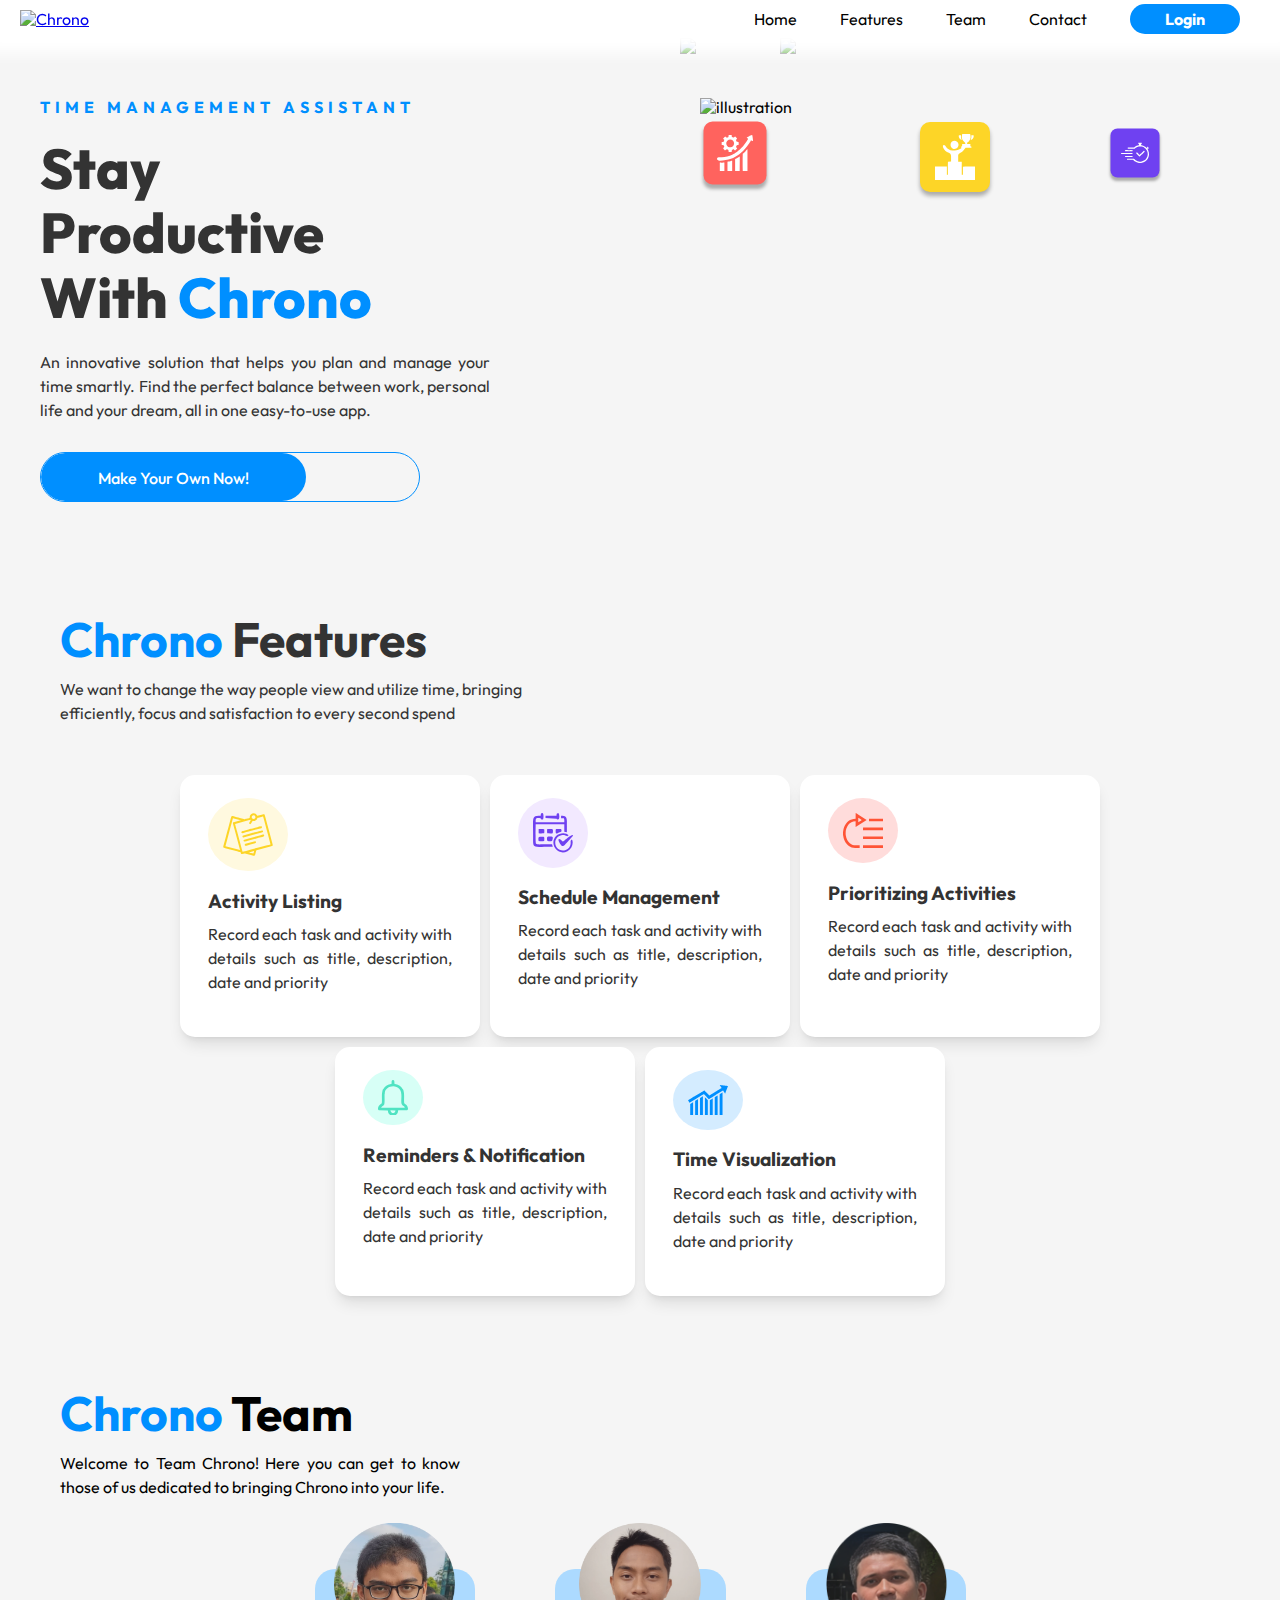
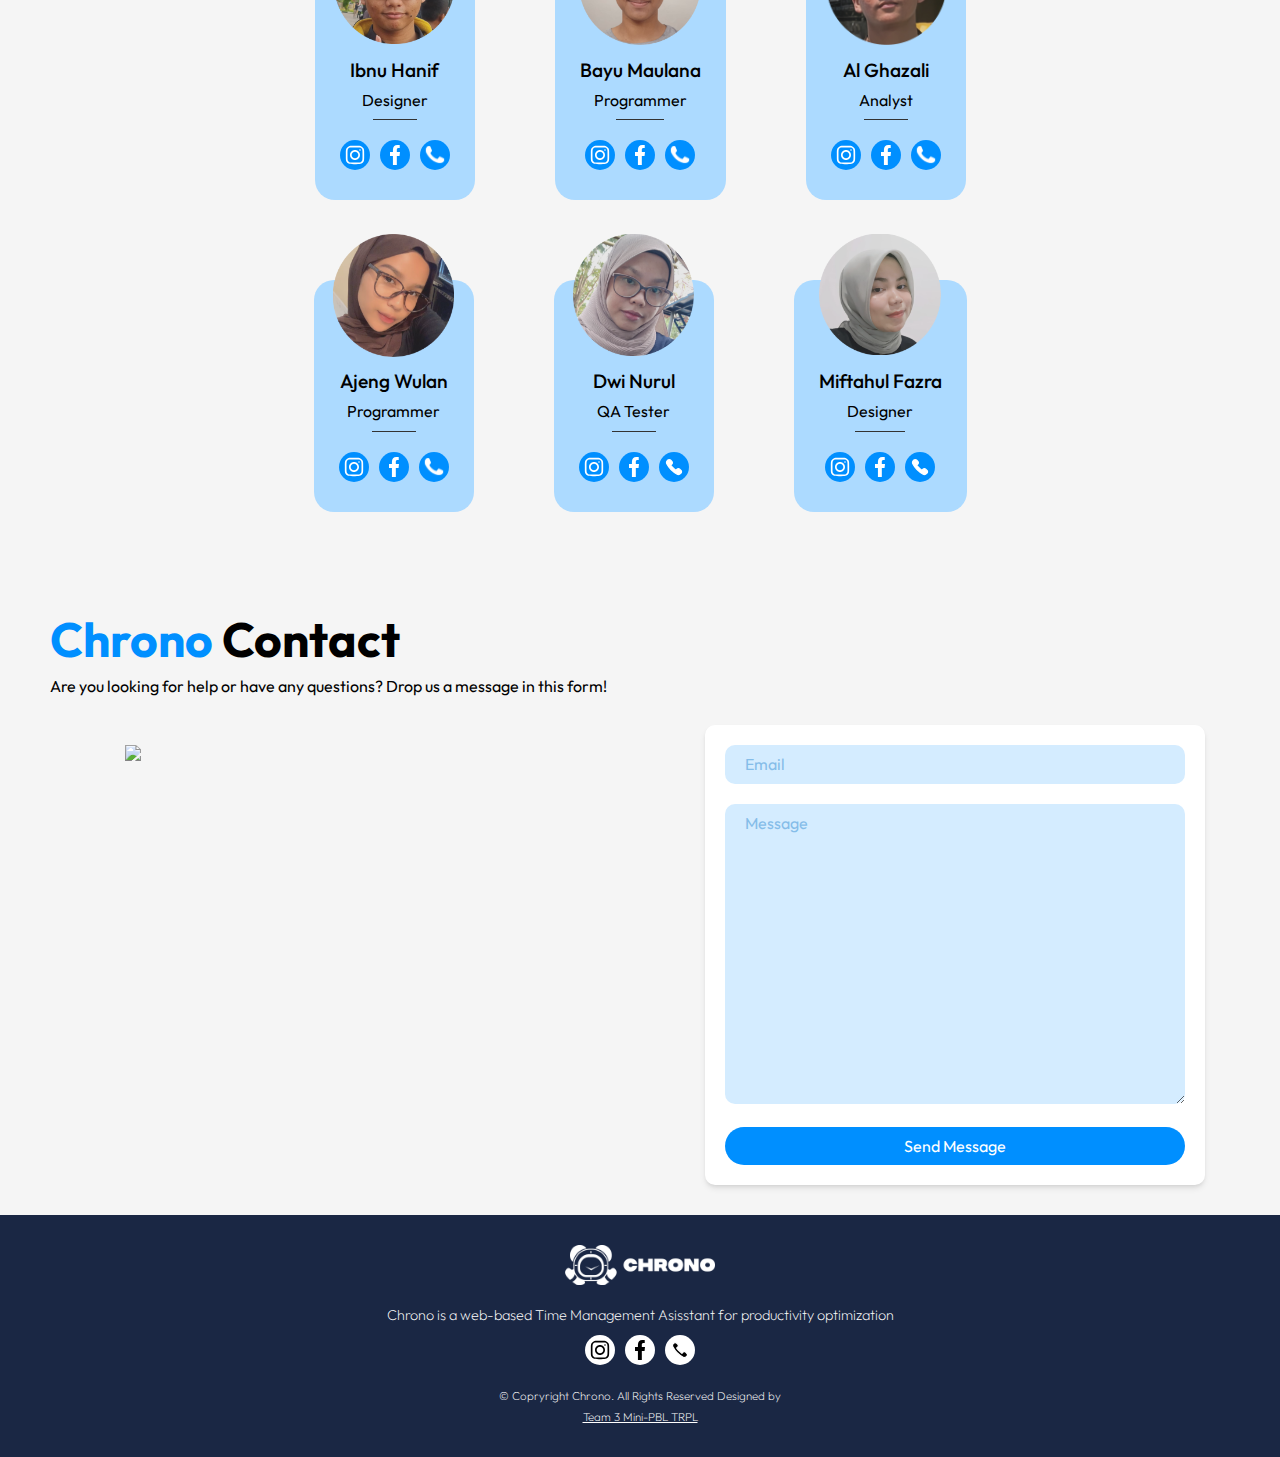
==== commit 7a9f5aff: "Contact and footer section, adding line height for text description" ====
--- a/index.html
+++ b/index.html
@@ -11,7 +11,7 @@
     <link rel="preconnect" href="https://fonts.gstatic.com" crossorigin>
     <link rel="preconnect" href="https://fonts.googleapis.com">
     <link rel="preconnect" href="https://fonts.gstatic.com" crossorigin>
-    <link href="https://fonts.googleapis.com/css2?family=Outfit:wght@100;400;500;700;800&display=swap" rel="stylesheet">
+    <link href="https://fonts.googleapis.com/css2?family=Outfit:wght@200;400;500;700;800&display=swap" rel="stylesheet">
 
     <!-- style -->
     <link rel="stylesheet" href="assets/css/reset.css">
@@ -821,7 +821,99 @@
     </section>
     <!-- Team end -->
 
-
+    <!-- Contact Start -->
+    <section id="contact">
+        <div class="container container-contact">
+            <div class="description">
+                <h2><span>Chrono</span> Contact</h2>
+                <p>Are you looking for help or have any questions? Drop us a message in this form!</p>
+            </div>
+            <div class="contact-form-container">
+                <div class="from-wrap">
+                    <form>
+                        <input type="email" placeholder="Email">
+                        <textarea placeholder="Message"></textarea>
+                        <button type="submit">Send Message</button>
+                    </form>
+                </div>
+                <div class="illustration">
+                    <img src="assets/images/contac-illustration.webp">
+                </div>
+            </div>
+        </div>
+    </section>
+    <!-- Contact end -->
+
+    <!-- Footer Start -->
+    <footer>
+        <div class="container container-footer">
+            <a href="index.html">
+                <img src="assets/images/footer.png">
+            </a>
+            <p class="desc">Chrono is a web-based Time Management Asisstant for productivity optimization</p>
+            <div class="logo-container">
+                <a href="#" class="svg-wrap">
+                    <svg width="20px" viewBox="0 0 24 24" fill="#000000" xmlns="http://www.w3.org/2000/svg">
+                        <title>Instagram</title>
+                        <g id="SVGRepo_bgCarrier" stroke-width="0"></g>
+                        <g id="SVGRepo_tracerCarrier" stroke-linecap="round" stroke-linejoin="round">
+                        </g>
+                        <g id="SVGRepo_iconCarrier">
+                            <path fill-rule="evenodd" clip-rule="evenodd"
+                                d="M12 18C15.3137 18 18 15.3137 18 12C18 8.68629 15.3137 6 12 6C8.68629 6 6 8.68629 6 12C6 15.3137 8.68629 18 12 18ZM12 16C14.2091 16 16 14.2091 16 12C16 9.79086 14.2091 8 12 8C9.79086 8 8 9.79086 8 12C8 14.2091 9.79086 16 12 16Z"
+                                fill="#000000"></path>
+                            <path
+                                d="M18 5C17.4477 5 17 5.44772 17 6C17 6.55228 17.4477 7 18 7C18.5523 7 19 6.55228 19 6C19 5.44772 18.5523 5 18 5Z"
+                                fill="#000000"></path>
+                            <path fill-rule="evenodd" clip-rule="evenodd"
+                                d="M1.65396 4.27606C1 5.55953 1 7.23969 1 10.6V13.4C1 16.7603 1 18.4405 1.65396 19.7239C2.2292 20.8529 3.14708 21.7708 4.27606 22.346C5.55953 23 7.23969 23 10.6 23H13.4C16.7603 23 18.4405 23 19.7239 22.346C20.8529 21.7708 21.7708 20.8529 22.346 19.7239C23 18.4405 23 16.7603 23 13.4V10.6C23 7.23969 23 5.55953 22.346 4.27606C21.7708 3.14708 20.8529 2.2292 19.7239 1.65396C18.4405 1 16.7603 1 13.4 1H10.6C7.23969 1 5.55953 1 4.27606 1.65396C3.14708 2.2292 2.2292 3.14708 1.65396 4.27606ZM13.4 3H10.6C8.88684 3 7.72225 3.00156 6.82208 3.0751C5.94524 3.14674 5.49684 3.27659 5.18404 3.43597C4.43139 3.81947 3.81947 4.43139 3.43597 5.18404C3.27659 5.49684 3.14674 5.94524 3.0751 6.82208C3.00156 7.72225 3 8.88684 3 10.6V13.4C3 15.1132 3.00156 16.2777 3.0751 17.1779C3.14674 18.0548 3.27659 18.5032 3.43597 18.816C3.81947 19.5686 4.43139 20.1805 5.18404 20.564C5.49684 20.7234 5.94524 20.8533 6.82208 20.9249C7.72225 20.9984 8.88684 21 10.6 21H13.4C15.1132 21 16.2777 20.9984 17.1779 20.9249C18.0548 20.8533 18.5032 20.7234 18.816 20.564C19.5686 20.1805 20.1805 19.5686 20.564 18.816C20.7234 18.5032 20.8533 18.0548 20.9249 17.1779C20.9984 16.2777 21 15.1132 21 13.4V10.6C21 8.88684 20.9984 7.72225 20.9249 6.82208C20.8533 5.94524 20.7234 5.49684 20.564 5.18404C20.1805 4.43139 19.5686 3.81947 18.816 3.43597C18.5032 3.27659 18.0548 3.14674 17.1779 3.0751C16.2777 3.00156 15.1132 3 13.4 3Z"
+                                fill="#000000"></path>
+                        </g>
+                    </svg>
+                </a>
+                <a href="#" class="svg-wrap">
+                    <svg width="20px" viewBox="-5 0 20 20" version="1.1" xmlns="http://www.w3.org/2000/svg"
+                        xmlns:xlink="http://www.w3.org/1999/xlink" fill="#000000">
+                        <g id="SVGRepo_bgCarrier" stroke-width="0"></g>
+                        <g id="SVGRepo_tracerCarrier" stroke-linecap="round" stroke-linejoin="round">
+                        </g>
+                        <g id="SVGRepo_iconCarrier">
+                            <title>facebook</title>
+                            <desc>Created with Sketch.</desc>
+                            <defs> </defs>
+                            <g id="Page-1" stroke="none" stroke-width="1" fill="none" fill-rule="evenodd">
+                                <g id="Dribbble-Light-Preview" transform="translate(-385.000000, -7399.000000)"
+                                    fill="#000000">
+                                    <g id="icons" transform="translate(56.000000, 160.000000)">
+                                        <path
+                                            d="M335.821282,7259 L335.821282,7250 L338.553693,7250 L339,7246 L335.821282,7246 L335.821282,7244.052 C335.821282,7243.022 335.847593,7242 337.286884,7242 L338.744689,7242 L338.744689,7239.14 C338.744689,7239.097 337.492497,7239 336.225687,7239 C333.580004,7239 331.923407,7240.657 331.923407,7243.7 L331.923407,7246 L329,7246 L329,7250 L331.923407,7250 L331.923407,7259 L335.821282,7259 Z"
+                                            id="facebook-[#176]"> </path>
+                                    </g>
+                                </g>
+                            </g>
+                        </g>
+                    </svg>
+                </a>
+                <a href="#" class="svg-wrap">
+                    <svg width="20px" viewBox="0 0 24 24" fill="#000000" xmlns="http://www.w3.org/2000/svg">
+                        <title>Whatsapp</title>
+                        <g id="SVGRepo_bgCarrier" stroke-width="0"></g>
+                        <g id="SVGRepo_tracerCarrier" stroke-linecap="round" stroke-linejoin="round">
+                        </g>
+                        <g id="SVGRepo_iconCarrier">
+                            <path
+                                d="M14.3308 15.9402L15.6608 14.6101C15.8655 14.403 16.1092 14.2384 16.3778 14.1262C16.6465 14.014 16.9347 13.9563 17.2258 13.9563C17.517 13.9563 17.8052 14.014 18.0739 14.1262C18.3425 14.2384 18.5862 14.403 18.7908 14.6101L20.3508 16.1702C20.5579 16.3748 20.7224 16.6183 20.8346 16.887C20.9468 17.1556 21.0046 17.444 21.0046 17.7351C21.0046 18.0263 20.9468 18.3146 20.8346 18.5833C20.7224 18.8519 20.5579 19.0954 20.3508 19.3L19.6408 20.02C19.1516 20.514 18.5189 20.841 17.8329 20.9541C17.1469 21.0672 16.4427 20.9609 15.8208 20.6501C10.4691 17.8952 6.11008 13.5396 3.35083 8.19019C3.03976 7.56761 2.93414 6.86242 3.04914 6.17603C3.16414 5.48963 3.49384 4.85731 3.99085 4.37012L4.70081 3.65015C5.11674 3.23673 5.67937 3.00464 6.26581 3.00464C6.85225 3.00464 7.41488 3.23673 7.83081 3.65015L9.40082 5.22021C9.81424 5.63615 10.0463 6.19871 10.0463 6.78516C10.0463 7.3716 9.81424 7.93416 9.40082 8.3501L8.0708 9.68018C8.95021 10.8697 9.91617 11.9926 10.9608 13.04C11.9994 14.0804 13.116 15.04 14.3008 15.9102L14.3308 15.9402Z"
+                                stroke="#ffffff" stroke-width="1.5" stroke-linecap="round" stroke-linejoin="round"
+                                fill="fillCurrent"></path>
+                        </g>
+                    </svg>
+                </a>
+            </div>
+            <p class="copyright"><small>&copy; Copryright Chrono. All Rights Reserved Designed by <u>Team 3 Mini-PBL
+                        TRPL</u></small></p>
+        </div>
+    </footer>
+    <!-- Footer End -->
     <!-- script -->
     <script src="assets/js/landing-page.js"></script>
 </body>
--- a/assets/css/landing-page.css
+++ b/assets/css/landing-page.css
@@ -158,6 +158,7 @@
     font-size: 0.9rem;
     margin-bottom: 30px;
     color: var(--color-dark);
+    line-height: 1.5rem;
 }
 .main-content .description div {
     width: 230px;
@@ -385,6 +386,7 @@
 }
 .container-features p {
     font-size: 0.9rem;
+    line-height: 1.5rem;
 }
 .feature-container {
     display: flex;
@@ -553,6 +555,7 @@
 }
 .container-team .description p {
     font-size: 0.9rem;
+    line-height: 1.5rem;
 }
 .team-container {
     display: flex;
@@ -651,3 +654,152 @@
     }
 }
 /* Team style end */
+
+/* Contact style start */
+.container-contact {
+    margin-inline: auto;
+}
+.container-contact .description {
+    text-align: center;
+}
+.container-contact .description h2 {
+    font-size: 2rem;
+    font-weight: 700;
+    margin-bottom: 10px;
+}
+.container-contact .description h2 span {
+    color: var(--main-color);
+}
+.container-contact .description p {
+    font-size: 0.9rem;
+}
+.contact-form-container {
+    padding: 30px 0;
+}
+.contact-form-container form {
+    background-color: white;
+    border-radius: 10px;
+    padding: 20px;
+    box-shadow: 0 4px 6px -1px rgb(0 0 0 / 0.1), 0 2px 4px -2px rgb(0 0 0 / 0.1);
+}
+.contact-form-container form input[type="email"] {
+    background-color: #d4ecff;
+    width: 100%;
+    color: var(--main-color);
+    padding: 10px 20px;
+    border-radius: 10px;
+    margin-bottom: 20px;
+}
+.contact-form-container form input[type="email"]::placeholder {
+    color: #85bde9;
+}
+.contact-form-container form input[type="email"]:focus {
+    outline: 2px solid var(--main-color);
+}
+.contact-form-container form textarea {
+    padding: 0;
+    background-color: #d4ecff;
+    color: var(--main-color);
+    padding: 10px 20px;
+    border-radius: 10px;
+    margin-bottom: 20px;
+    width: 100%;
+    height: 300px;
+    resize: vertical;
+}
+.contact-form-container form textarea:focus {
+    outline: 2px solid var(--main-color);
+}
+.contact-form-container form textarea::placeholder {
+    color: #85bde9;
+}
+.contact-form-container form button {
+    width: 100%;
+    background-color: var(--main-color);
+    border-radius: 20px;
+    color: white;
+    padding: 10px 0;
+    cursor: pointer;
+    transition: 0.3s;
+}
+.contact-form-container form button:hover {
+    opacity: 0.7;
+}
+.contact-form-container .illustration {
+    padding: 20px;
+}
+.contact-form-container .illustration img {
+    max-width: 200px;
+    margin-inline: auto;
+}
+@media screen and (min-width: 768px) {
+    .container-contact .description {
+        text-align: left;
+        margin-left: 40px;
+    }
+    .container-contact .description h2 {
+        font-size: 3rem;
+    }
+    .container-contact .description p {
+        font-size: 1rem;
+    }
+    .contact-form-container {
+        display: flex;
+        flex-flow: row-reverse wrap;
+    }
+    .contact-form-container .from-wrap {
+        width: 50%;
+    }
+    .contact-form-container .from-wrap form {
+        width: 500px;
+        margin-inline: auto;
+    }
+    .contact-form-container .illustration {
+        width: 50%;
+    }
+    .contact-form-container .illustration img {
+        max-width: 400px;
+    }
+}
+/* Contact style end */
+/* Footer style start */
+footer {
+    background-color: #1a2744;
+}
+.container-footer {
+    margin-inline: auto;
+    text-align: center;
+    line-height: 1.25rem;
+    color: white;
+    font-weight: 200;
+    padding: 30px 20px;
+}
+.container-footer img {
+    width: 150px;
+    margin-inline: auto;
+}
+.container-footer .desc {
+    margin-top: 20px;
+    font-size: 0.9rem;
+}
+.container-footer .logo-container {
+    margin-top: 10px;
+    display: flex;
+    justify-content: center;
+    gap: 10px;
+}
+.container-footer .svg-wrap {
+    background-color: white;
+    padding: 5px;
+    border-radius: 100%;
+}
+.container-footer .svg-wrap:hover {
+    opacity: 0.7;
+}
+.container-footer .copyright {
+    margin-top: 20px;
+    margin-inline: auto;
+    max-width: 300px;
+    font-size: 0.9rem;
+}
+/* Footer style end */
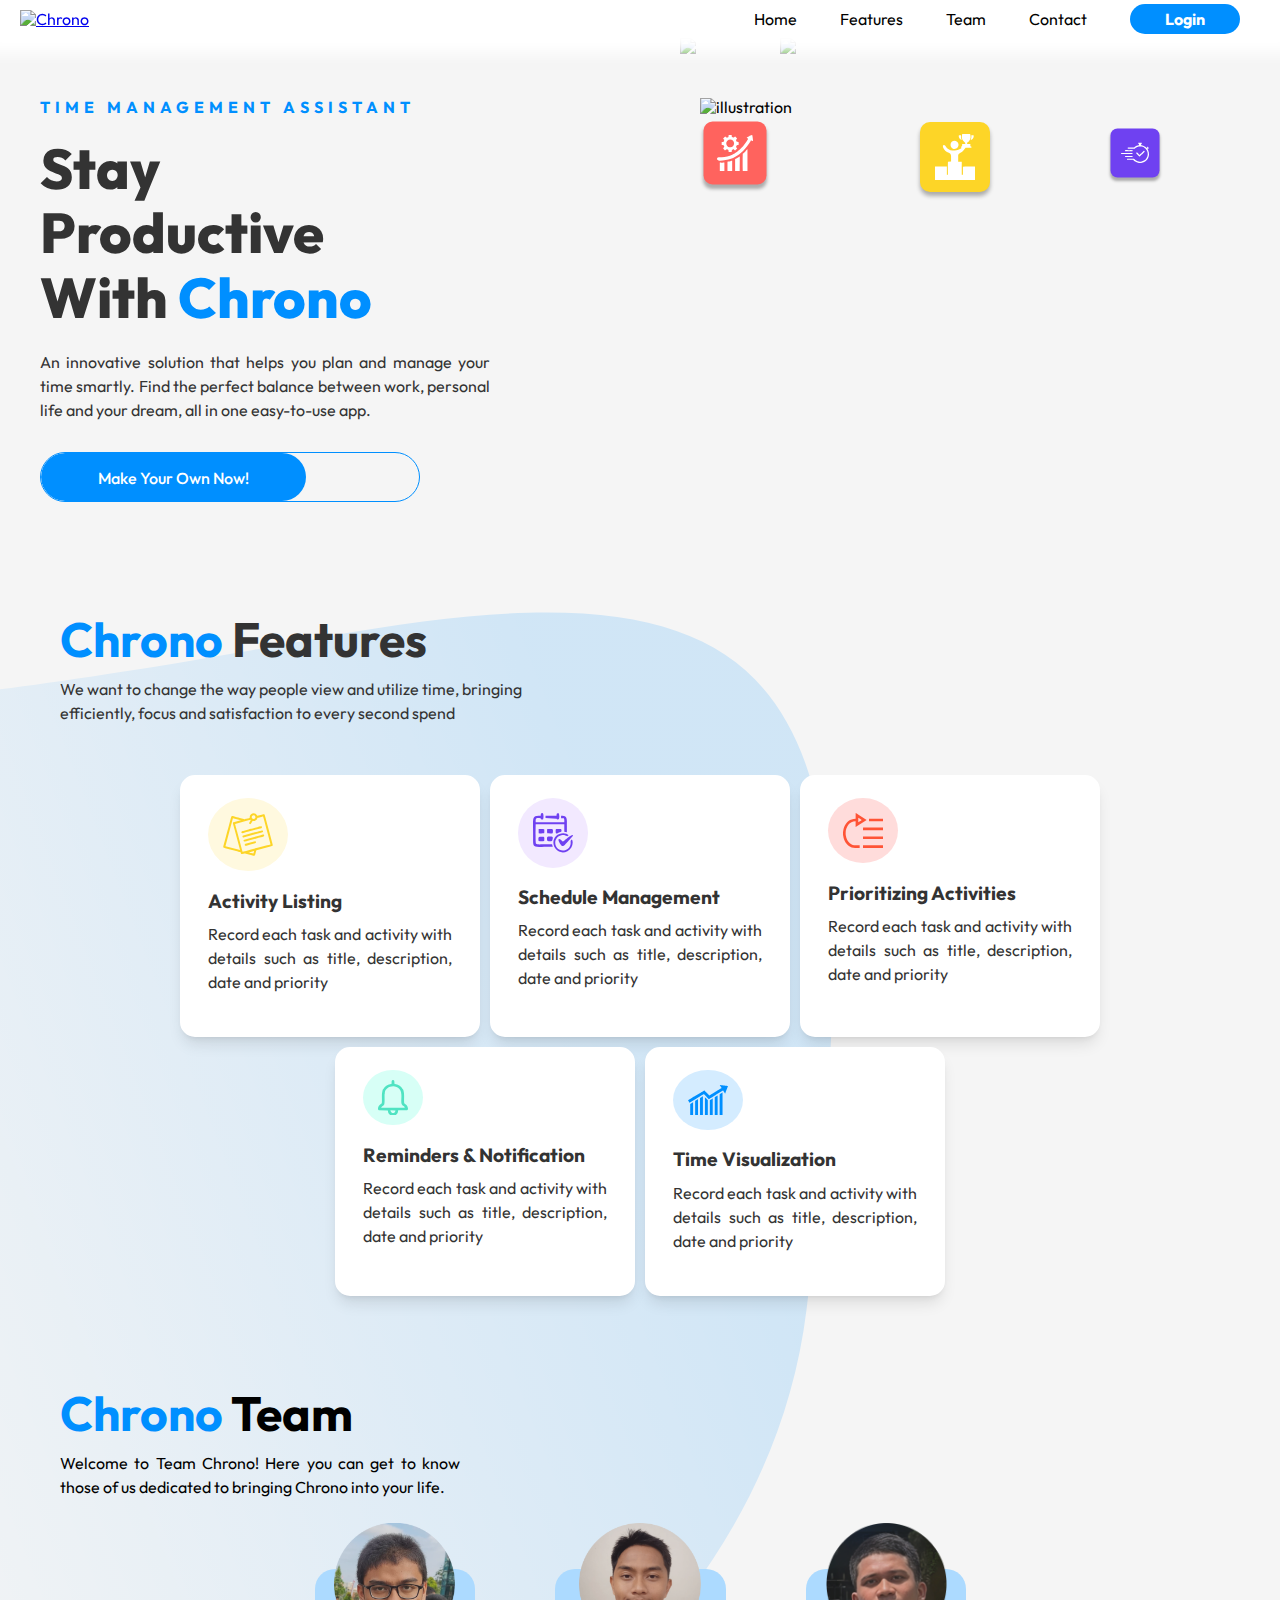
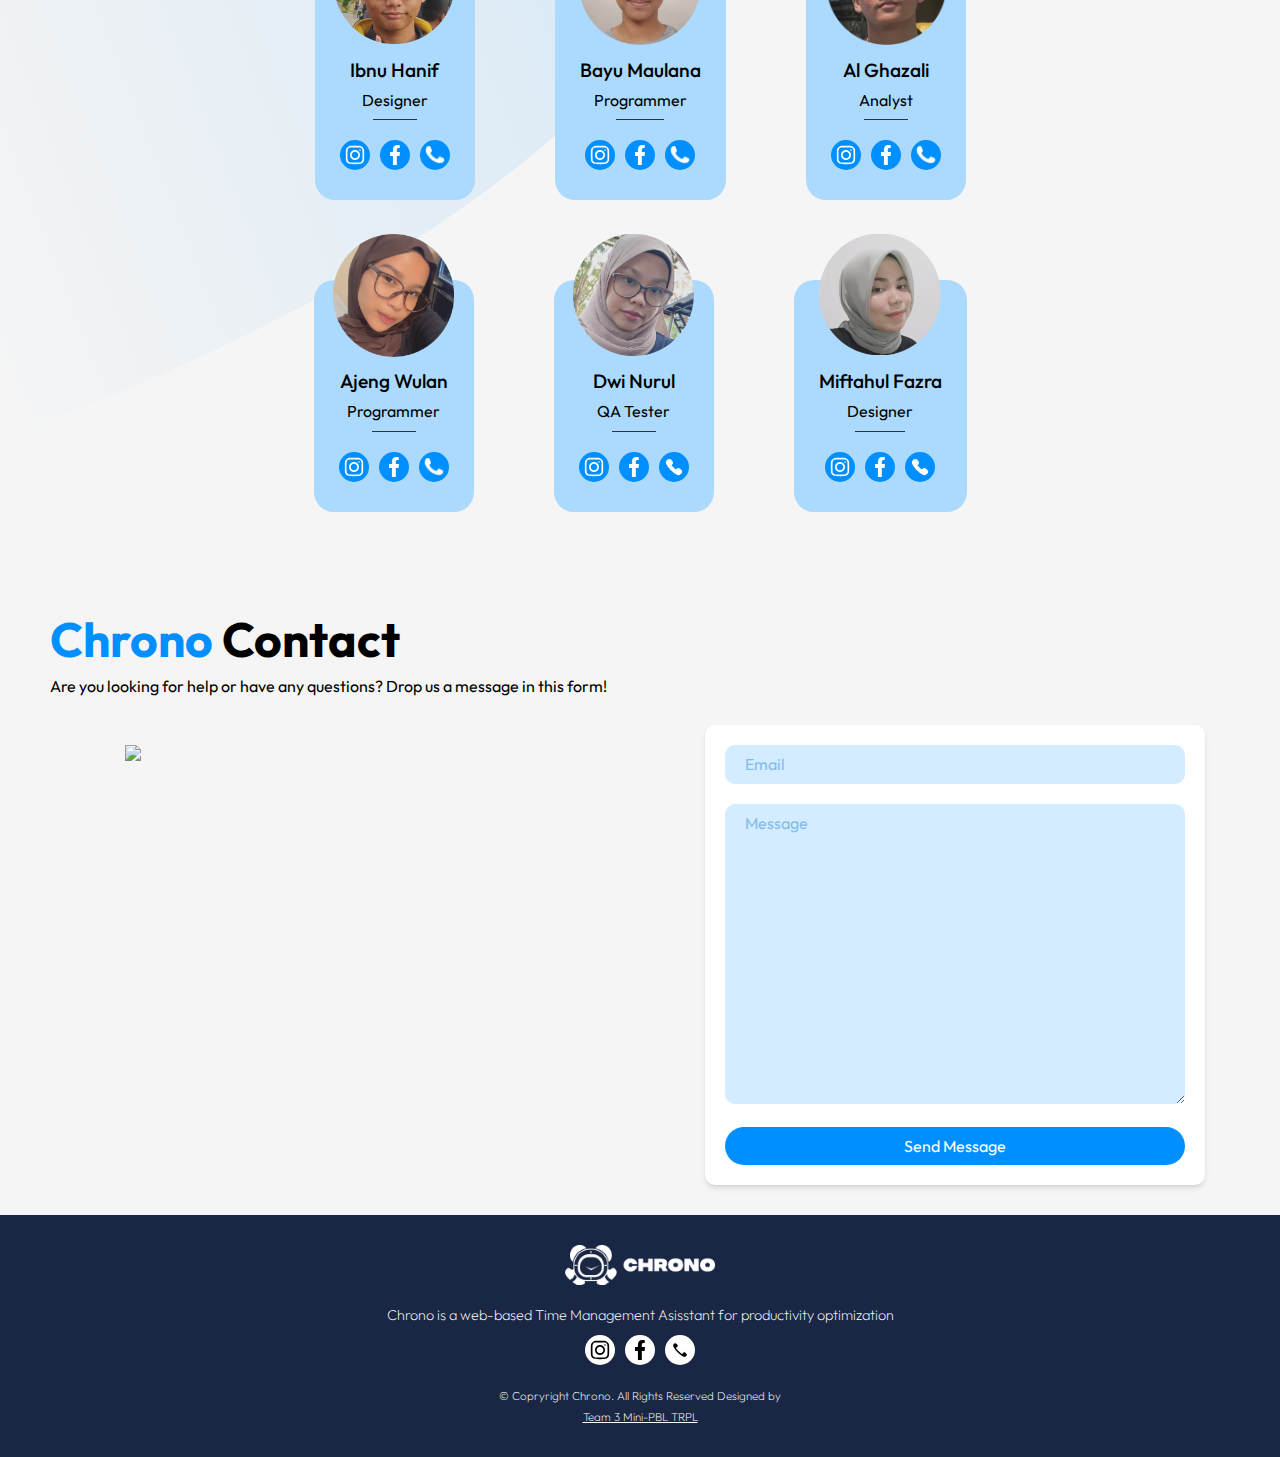
==== commit 80c2097c: "add blob in features" ====
--- a/index.html
+++ b/index.html
@@ -172,6 +172,7 @@
 
     <!-- Feature start -->
     <section id="features">
+        <img src="assets/images/blob/feature-right.svg" class="left">
         <div class="container container-features">
             <div class="description">
                 <h2><span>Chrono</span> Features</h2>
--- a/assets/css/landing-page.css
+++ b/assets/css/landing-page.css
@@ -366,6 +366,14 @@
 /* Main style end */
 
 /* Features style start */
+section#features {
+    position: relative;
+}
+section#features img.left {
+    position: absolute;
+    z-index: -1;
+    top: 0;
+}
 .container-features {
     margin-inline: auto;
     padding: 30px 20px;
@@ -512,6 +520,10 @@
 /* card5 */
 
 @media screen and (min-width: 768px) {
+    section#features img.left {
+        top: 50px;
+        left: -200px;
+    }
     .container-features .description {
         padding: 20px 40px;
         text-align: left;
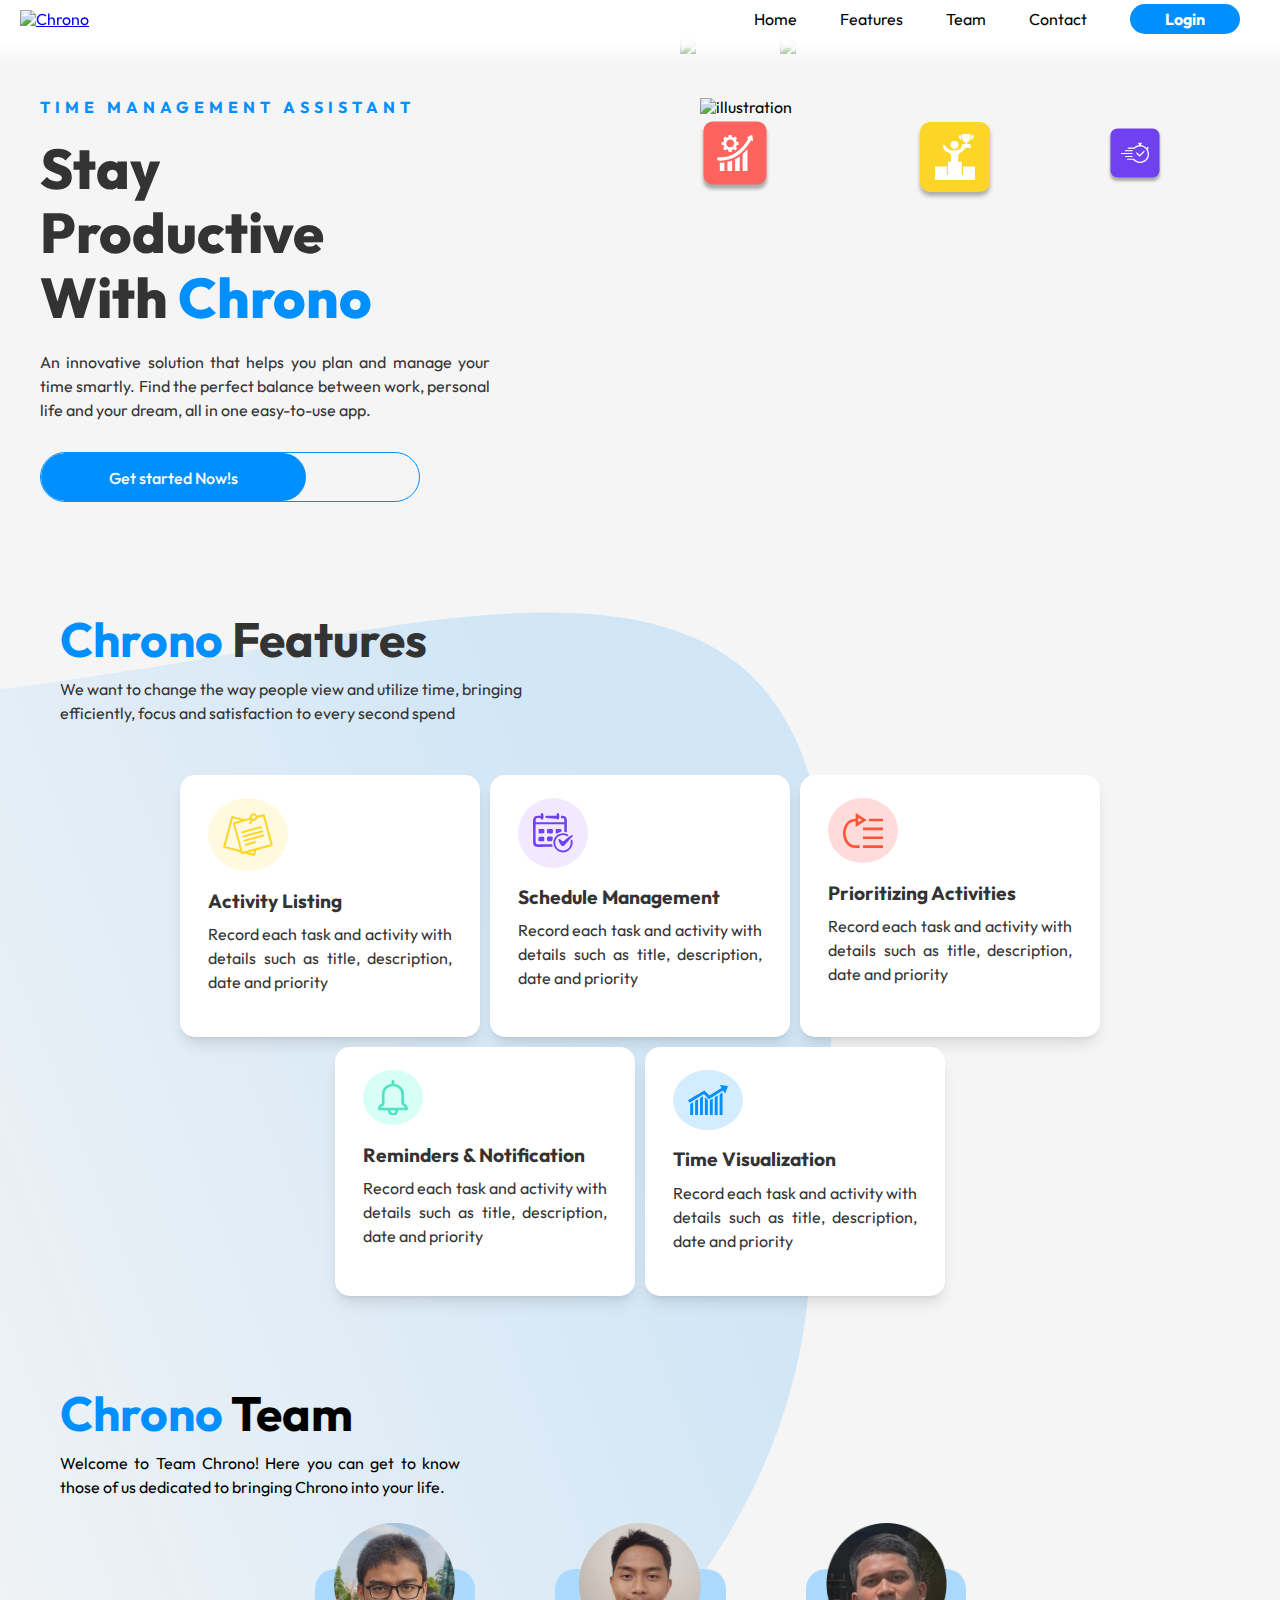
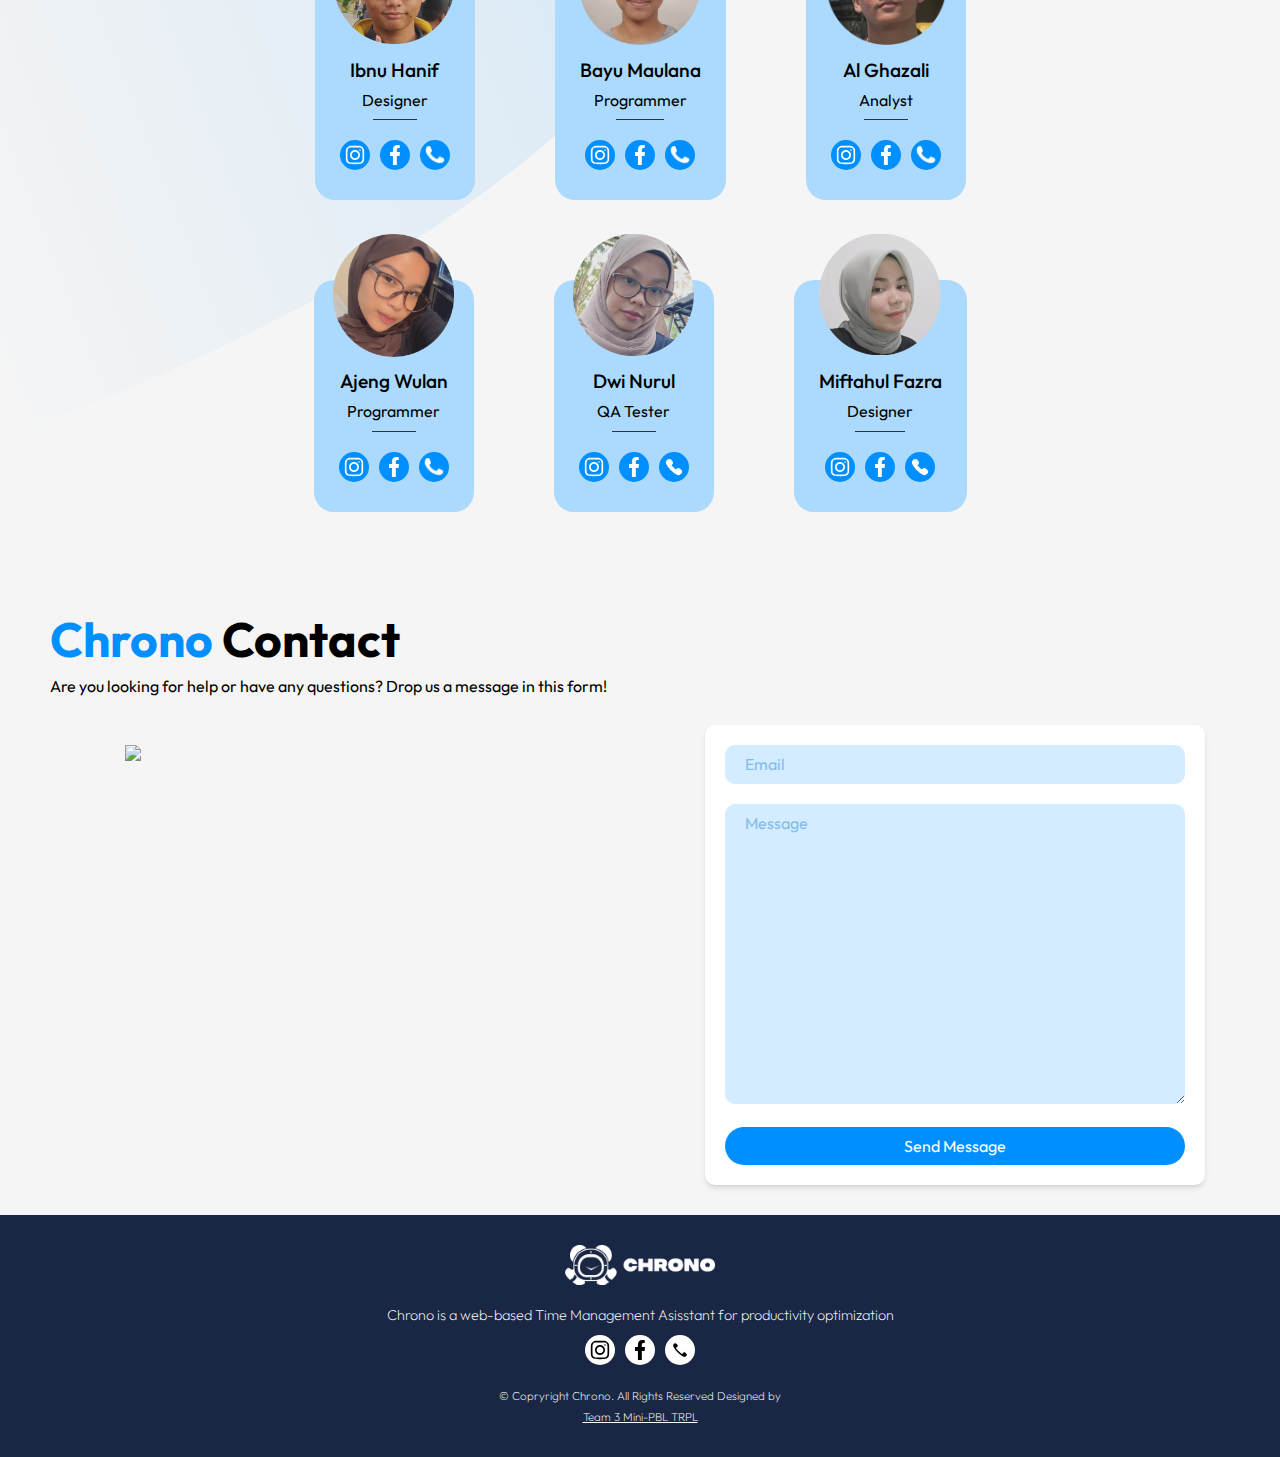
==== commit 9d29816b: "add animation to main section and feature-item" ====
--- a/index.html
+++ b/index.html
@@ -56,14 +56,14 @@
     <!-- Header end -->
 
     <!-- Main start -->
-    <main>
+    <main id="home">
         <img src="assets/images/blob/main-left.svg" class="floating left">
         <img src="assets/images/blob/main-right-1.svg" class="floating right-1">
         <img src="assets/images/blob/main-right-2.svg" class="floating right-2">
         <div class="container container-main">
             <section class="main-content">
                 <div class="description">
-                    <p class="title" id="home">TIME MANAGEMENT ASSISTANT</p>
+                    <p class="title">TIME MANAGEMENT ASSISTANT</p>
                     <h1>Stay Productive With <span>Chrono</span></h1>
                     <p class="description-text">
                         An innovative solution that helps you plan and manage your time smartly.
@@ -71,7 +71,7 @@
                         the perfect balance between work, personal life and your dream, all in one easy-to-use app.
                     </p>
                     <div>
-                        <a href="#">Make Your Own Now!</a>
+                        <a href="sign-in.html">Get started Now!s</a>
                     </div>
                 </div>
             </section>
--- a/assets/css/landing-page.css
+++ b/assets/css/landing-page.css
@@ -137,6 +137,7 @@
 }
 .main-content .description {
     padding-inline: 20px;
+    animation: zoomFadeIn 0.5s ease-in-out;
 }
 .main-content .description .title {
     letter-spacing: 3px;
@@ -191,6 +192,7 @@
 }
 .container-main aside {
     padding: 20px 30px;
+    animation: zoomFadeIn 0.5s ease-in-out;
 }
 .container-main aside .img-container {
     position: relative;
@@ -362,7 +364,16 @@
         transform: translateY(0) scale(0.7);
     }
 }
-
+@keyframes zoomFadeIn {
+    0% {
+        transform: scale(0.5);
+        opacity: 0;
+    }
+    100% {
+        transform: scale(1);
+        opacity: 1;
+    }
+}
 /* Main style end */
 
 /* Features style start */
@@ -414,6 +425,9 @@
     transition: 0.3s;
     margin-block: 10px;
 }
+.feature-item.show {
+    animation: zoomFadeIn 0.8s ease-in-out;
+}
 .feature-item .icon {
     display: inline-block;
     padding: 15px;
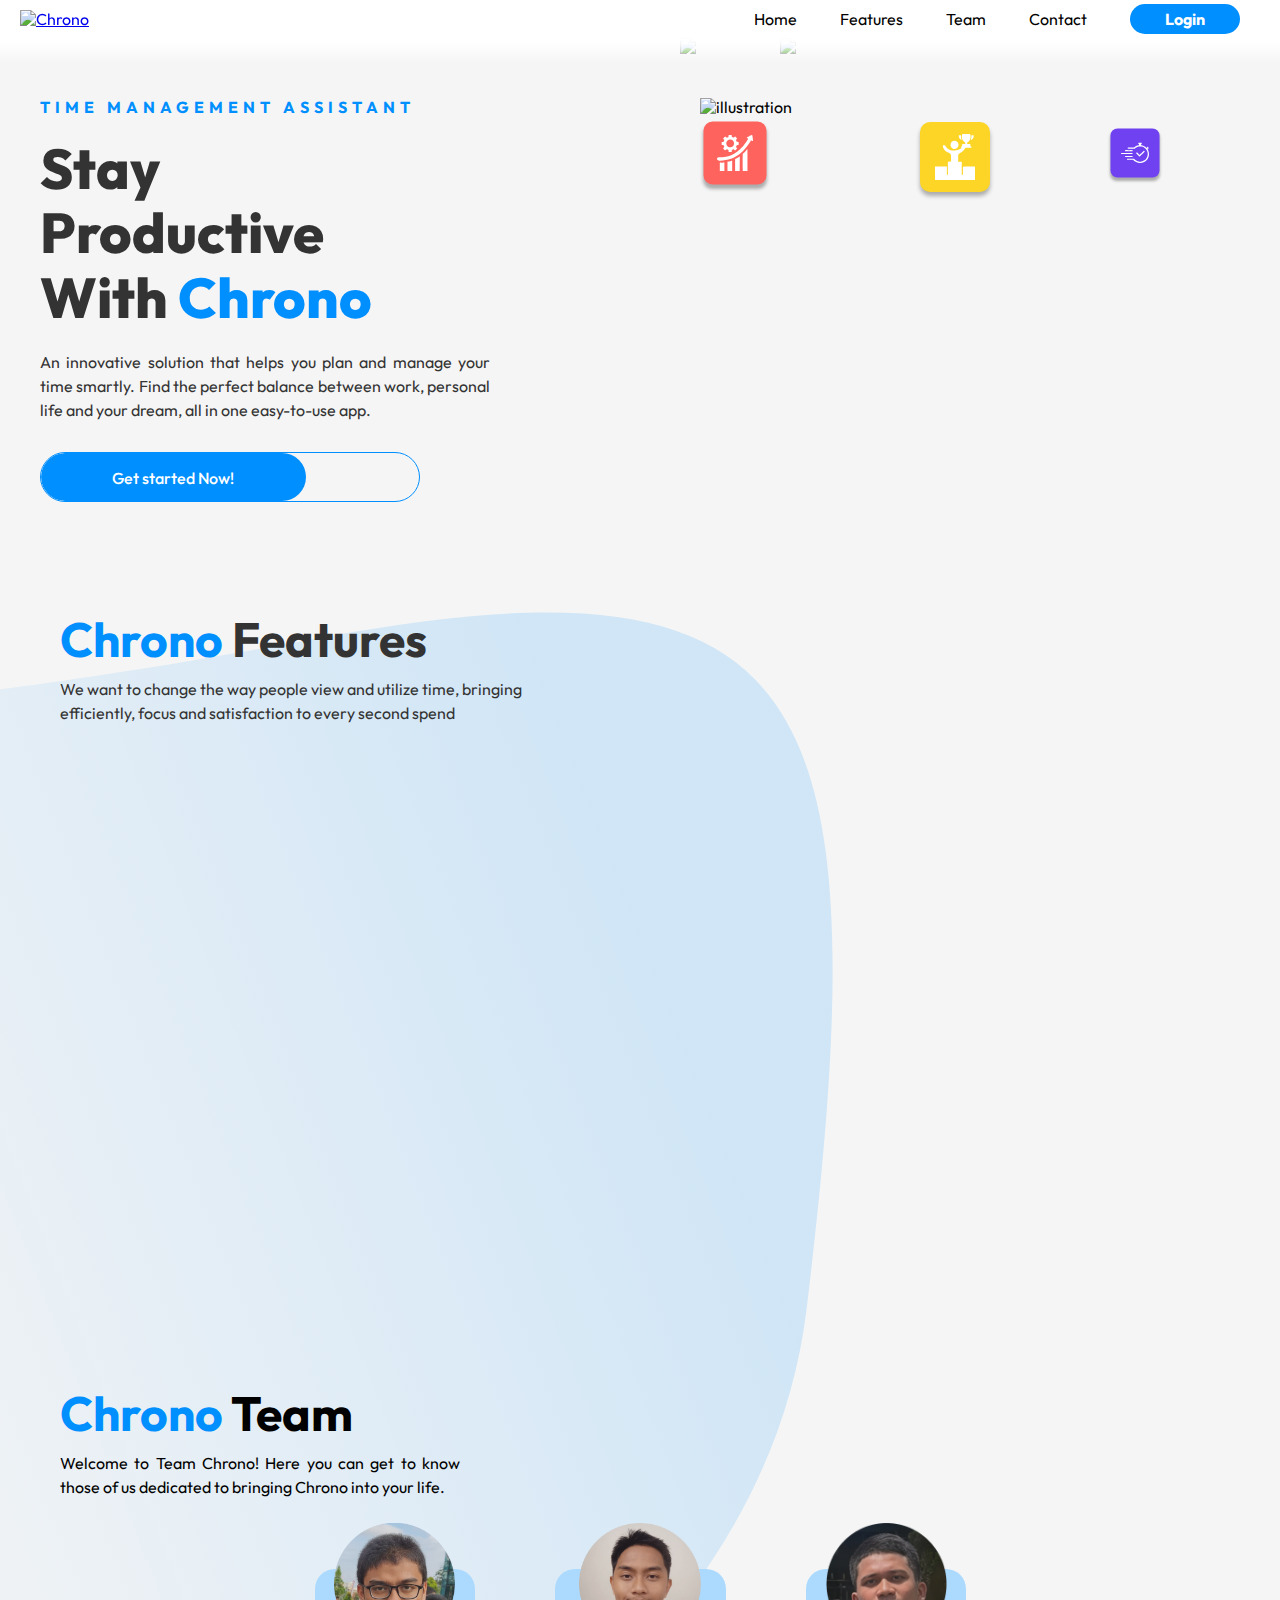
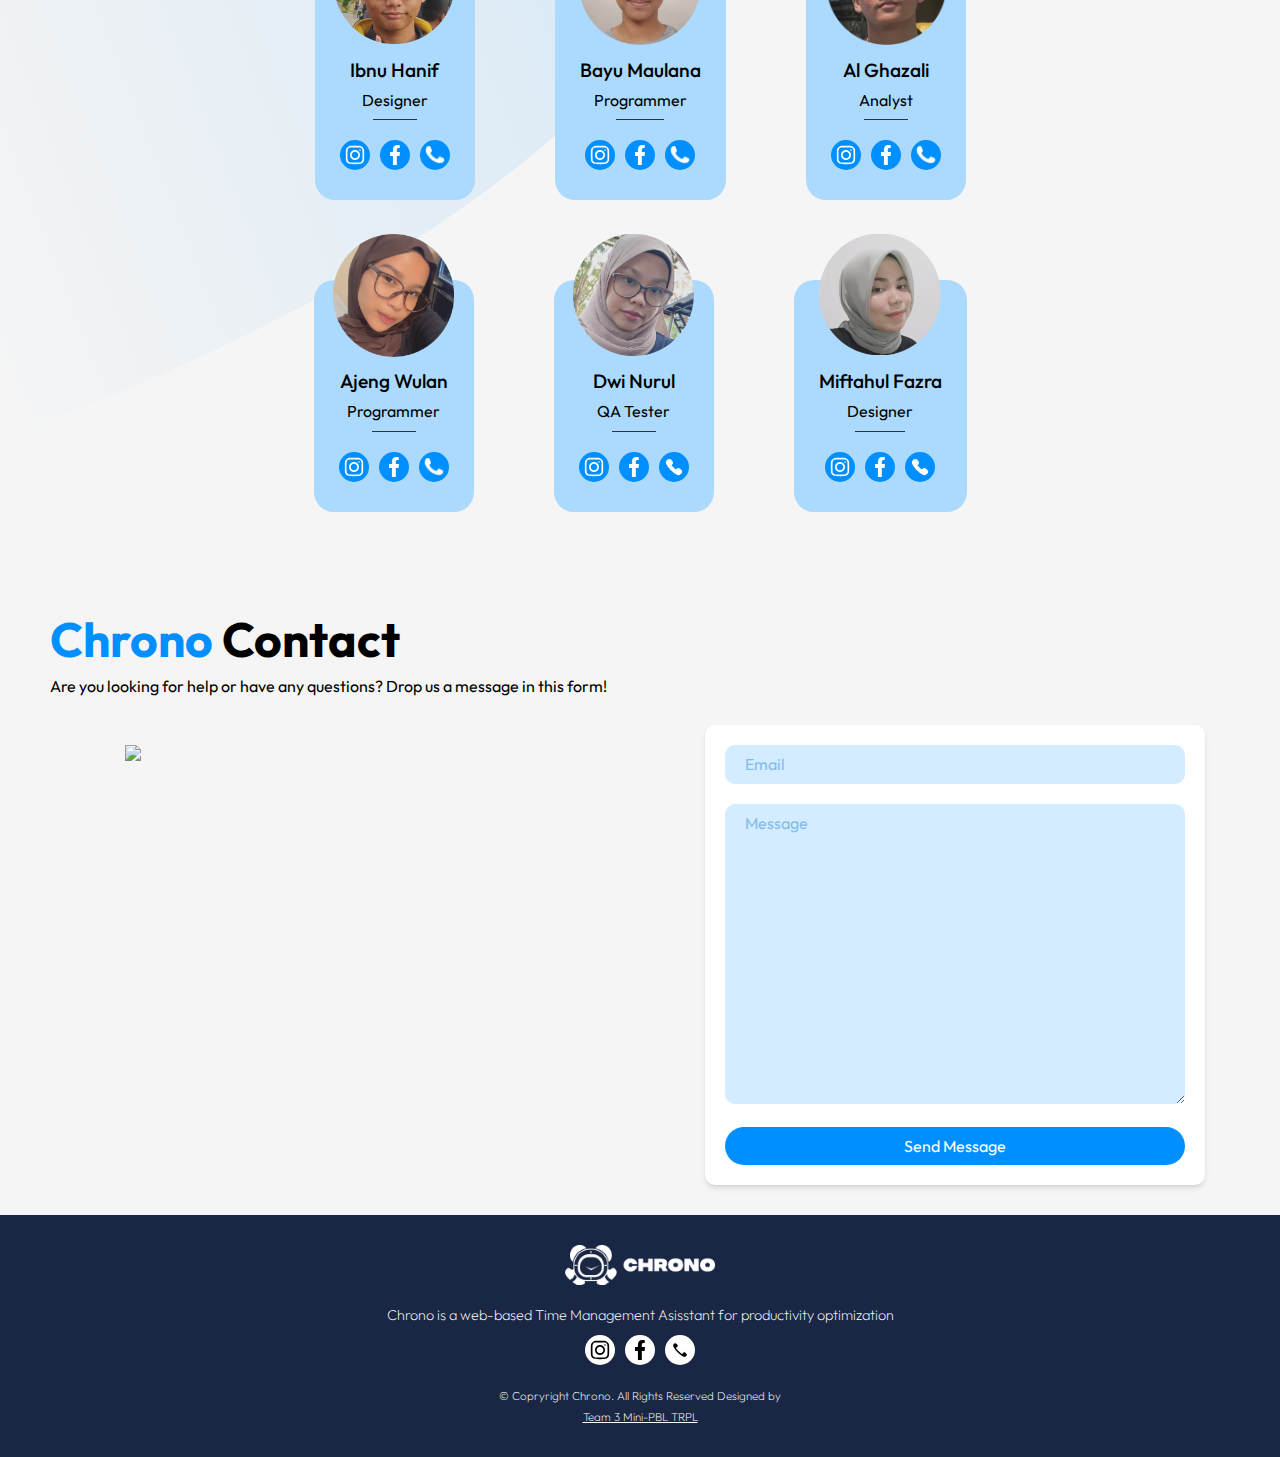
==== commit ad9c9e73: "add sign-in page" ====
--- a/index.html
+++ b/index.html
@@ -47,7 +47,7 @@
                         <a href="#contact">Contact</a>
                     </li>
                     <li>
-                        <a href="#" class="login">Login</a>
+                        <a href="sign-in.html" class="login">Login</a>
                     </li>
                 </ul>
             </nav>
@@ -71,7 +71,7 @@
                         the perfect balance between work, personal life and your dream, all in one easy-to-use app.
                     </p>
                     <div>
-                        <a href="sign-in.html">Get started Now!s</a>
+                        <a href="sign-in.html">Get started Now!</a>
                     </div>
                 </div>
             </section>
--- a/assets/css/landing-page.css
+++ b/assets/css/landing-page.css
@@ -336,7 +336,7 @@
         transform: translateY(0);
     }
     50% {
-        transform: translateY(-5px); /* Atur jarak vertikal yang diinginkan */
+        transform: translateY(-8px); /* Atur jarak vertikal yang diinginkan */
     }
     100% {
         transform: translateY(0);
@@ -347,7 +347,7 @@
         transform: translateY(0) scale(0.9);
     }
     50% {
-        transform: translateY(-5px) scale(0.9); /* Atur jarak vertikal yang diinginkan */
+        transform: translateY(-8px) scale(0.9); /* Atur jarak vertikal yang diinginkan */
     }
     100% {
         transform: translateY(0) scale(0.9);
@@ -358,7 +358,7 @@
         transform: translateY(0) scale(0.7);
     }
     50% {
-        transform: translateY(-5px) scale(0.7); /* Atur jarak vertikal yang diinginkan */
+        transform: translateY(-8px) scale(0.7); /* Atur jarak vertikal yang diinginkan */
     }
     100% {
         transform: translateY(0) scale(0.7);
@@ -366,7 +366,7 @@
 }
 @keyframes zoomFadeIn {
     0% {
-        transform: scale(0.5);
+        transform: scale(0);
         opacity: 0;
     }
     100% {
@@ -422,11 +422,13 @@
     border-radius: 15px;
     box-shadow: 0 10px 15px -3px rgb(0 0 0 / 0.1),
         0 4px 6px -4px rgb(0 0 0 / 0.1);
-    transition: 0.3s;
+    /* transition: 3s; */
     margin-block: 10px;
+    transform: scale(0);
+    transition: transform 0.5s ease-in-out, border 0.3s, box-shadow 0.3s;
 }
 .feature-item.show {
-    animation: zoomFadeIn 0.8s ease-in-out;
+    transform: scale(1);
 }
 .feature-item .icon {
     display: inline-block;
